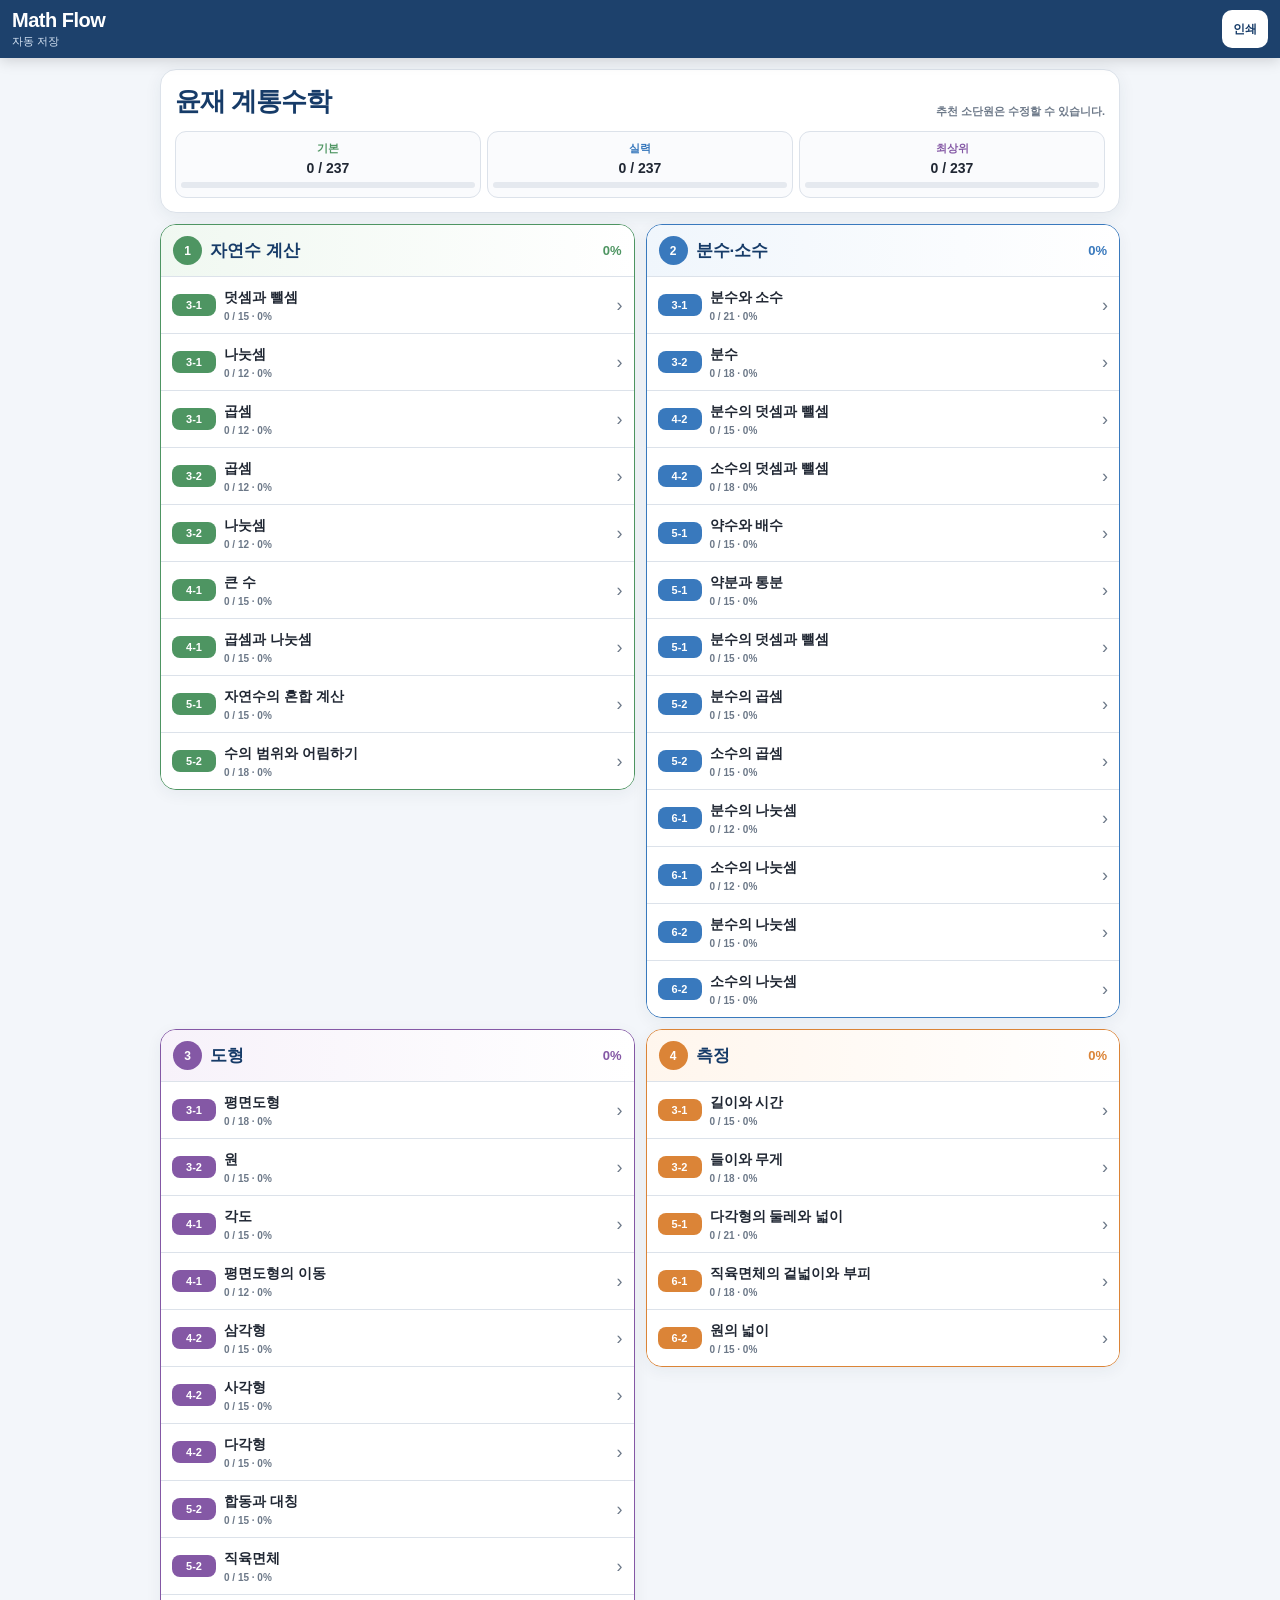
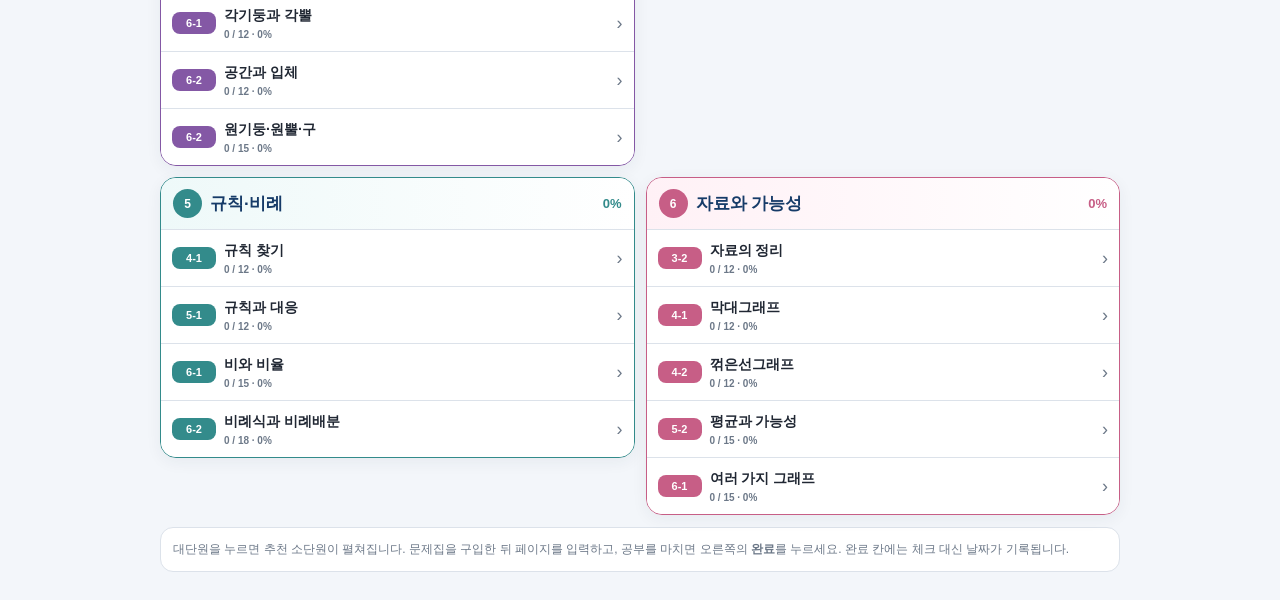
==== index.html @ febf108c "Math Flow v0.1 initial app" ====
<!doctype html>
<html lang="ko">
<head>
  <meta charset="utf-8">
  <meta
    name="viewport"
    content="width=device-width, initial-scale=1, viewport-fit=cover">

  <title>Math Flow</title>

  <meta name="apple-mobile-web-app-capable" content="yes">
  <meta name="apple-mobile-web-app-title" content="Math Flow">
  <meta name="apple-mobile-web-app-status-bar-style" content="default">
  <meta name="theme-color" content="#163b68">

  <style>
    :root {
      --navy: #163b68;
      --blue: #3979bd;
      --green: #4e9562;
      --purple: #8458a5;
      --orange: #db8437;
      --teal: #338b8b;
      --pink: #c75e86;
      --red: #cb5050;

      --bg: #f3f6fa;
      --card: #ffffff;
      --text: #202733;
      --muted: #6c7888;
      --line: #dce2ea;
      --soft: #edf3f9;
    }

    * {
      box-sizing: border-box;
      -webkit-tap-highlight-color: transparent;
    }

    html {
      background: var(--navy);
    }

    body {
      margin: 0;
      min-width: 0;
      min-height: 100vh;
      color: var(--text);
      background: var(--bg);
      font-family:
        -apple-system,
        BlinkMacSystemFont,
        "Apple SD Gothic Neo",
        "Noto Sans KR",
        "Malgun Gothic",
        sans-serif;
    }

    button,
    input {
      font: inherit;
    }

    button {
      cursor: pointer;
    }

    .app-header {
      position: sticky;
      top: 0;
      z-index: 50;

      display: flex;
      align-items: center;
      gap: 8px;

      min-height: 58px;
      padding:
        calc(9px + env(safe-area-inset-top))
        12px
        9px;

      color: white;
      background: rgba(22, 59, 104, 0.97);
      box-shadow: 0 2px 14px rgba(0, 0, 0, 0.17);
      backdrop-filter: blur(16px);
    }

    .brand {
      flex: 1;
      min-width: 0;
    }

    .brand strong {
      display: block;
      font-size: 20px;
      letter-spacing: -0.5px;
    }

    .brand small {
      display: block;
      margin-top: 2px;
      color: #d7e5f5;
      font-size: 11px;
    }

    .header-button {
      height: 38px;
      padding: 0 11px;
      border: 0;
      border-radius: 10px;
      color: var(--navy);
      background: white;
      font-size: 12px;
      font-weight: 900;
    }

    main {
      width: min(980px, 100%);
      margin: 0 auto;
      padding:
        11px
        10px
        calc(28px + env(safe-area-inset-bottom));
    }

    .summary {
      margin-bottom: 11px;
      padding: 14px;
      border: 1px solid var(--line);
      border-radius: 16px;
      background: white;
      box-shadow: 0 4px 17px rgba(31, 50, 76, 0.07);
    }

    .summary-title {
      display: flex;
      align-items: flex-end;
      gap: 8px;
      margin-bottom: 12px;
    }

    .summary-title h1 {
      margin: 0;
      color: var(--navy);
      font-size: 26px;
      letter-spacing: -1px;
    }

    .summary-title span {
      margin-left: auto;
      color: var(--muted);
      font-size: 11px;
      font-weight: 800;
    }

    .progress-grid {
      display: grid;
      grid-template-columns: repeat(3, minmax(0, 1fr));
      gap: 6px;
    }

    .progress-box {
      min-width: 0;
      padding: 9px 5px;
      border: 1px solid var(--line);
      border-radius: 11px;
      background: #fafbfd;
      text-align: center;
    }

    .progress-box strong {
      display: block;
      overflow: hidden;
      font-size: 11px;
      text-overflow: ellipsis;
      white-space: nowrap;
    }

    .progress-number {
      display: block;
      margin: 4px 0 6px;
      font-size: 14px;
      font-weight: 900;
    }

    .progress-track {
      height: 6px;
      overflow: hidden;
      border-radius: 999px;
      background: #e5e9ef;
    }

    .progress-fill {
      height: 100%;
      border-radius: inherit;
    }

    .domain {
      --domain-color: var(--blue);
      --domain-light: #f0f6fc;

      overflow: hidden;
      margin-bottom: 11px;
      border: 1.5px solid var(--domain-color);
      border-radius: 16px;
      background: white;
      box-shadow: 0 4px 16px rgba(31, 50, 76, 0.06);
    }

    .domain-header {
      display: flex;
      align-items: center;
      gap: 8px;
      min-height: 51px;
      padding: 10px 12px;
      background:
        linear-gradient(90deg, var(--domain-light), white);
    }

    .domain-number {
      display: grid;
      place-items: center;
      flex: 0 0 auto;
      width: 29px;
      height: 29px;
      border-radius: 50%;
      color: white;
      background: var(--domain-color);
      font-size: 12px;
      font-weight: 900;
    }

    .domain-name {
      flex: 1;
      min-width: 0;
      color: var(--navy);
      font-size: 17px;
      font-weight: 900;
    }

    .domain-rate {
      color: var(--domain-color);
      font-size: 13px;
      font-weight: 900;
    }

    .chapter {
      border-top: 1px solid var(--line);
    }

    .chapter-toggle {
      display: flex;
      align-items: center;
      gap: 8px;
      width: 100%;
      min-height: 56px;
      padding: 10px 11px;
      border: 0;
      color: var(--text);
      background: white;
      text-align: left;
    }

    .chapter-toggle:active {
      background: #f7f9fc;
    }

    .grade-badge {
      flex: 0 0 auto;
      min-width: 44px;
      padding: 5px 6px;
      border-radius: 8px;
      color: white;
      background: var(--domain-color);
      font-size: 11px;
      font-weight: 900;
      text-align: center;
    }

    .chapter-info {
      flex: 1;
      min-width: 0;
    }

    .chapter-name {
      display: block;
      font-size: 14px;
      font-weight: 900;
      overflow-wrap: anywhere;
    }

    .chapter-rate {
      display: block;
      margin-top: 4px;
      color: var(--muted);
      font-size: 10px;
      font-weight: 750;
    }

    .chapter-arrow {
      flex: 0 0 auto;
      color: var(--muted);
      font-size: 18px;
      transition: transform 0.2s ease;
    }

    .chapter.open .chapter-arrow {
      transform: rotate(90deg);
    }

    .concept-list {
      display: none;
      padding: 0 9px 10px;
      background: #fbfcfd;
    }

    .chapter.open .concept-list {
      display: block;
    }

    .concept {
      overflow: hidden;
      margin-top: 8px;
      border: 1px solid var(--line);
      border-radius: 12px;
      background: white;
    }

    .concept-header {
      display: flex;
      align-items: center;
      gap: 7px;
      min-height: 42px;
      padding: 8px 9px;
      border-bottom: 1px solid var(--line);
      background: #f7f9fc;
    }

    .concept-index {
      display: grid;
      place-items: center;
      flex: 0 0 auto;
      width: 23px;
      height: 23px;
      border-radius: 50%;
      color: white;
      background: var(--domain-color);
      font-size: 10px;
      font-weight: 900;
    }

    .concept-name {
      flex: 1;
      min-width: 0;
      font-size: 13px;
      font-weight: 900;
      overflow-wrap: anywhere;
    }

    .concept-rate {
      color: var(--muted);
      font-size: 10px;
      font-weight: 900;
    }

    .edit-concept {
      min-width: 38px;
      height: 30px;
      border: 1px solid #d2dae4;
      border-radius: 8px;
      color: #5b6878;
      background: white;
      font-size: 10px;
      font-weight: 900;
    }

    .book-row {
      display: grid;
      grid-template-columns: minmax(64px, 0.8fr) minmax(110px, 1.2fr) 60px;
      gap: 7px;
      align-items: center;
      min-height: 48px;
      padding: 7px 9px;
      border-bottom: 1px solid var(--line);
    }

    .book-row:last-child {
      border-bottom: 0;
    }

    .book-name {
      min-width: 0;
      font-size: 11px;
      font-weight: 900;
      overflow-wrap: anywhere;
    }

    .page-inputs {
      display: grid;
      grid-template-columns: 1fr auto 1fr;
      gap: 4px;
      align-items: center;
    }

    .page-inputs input {
      width: 100%;
      min-width: 0;
      height: 32px;
      padding: 4px;
      border: 1px solid #cbd4df;
      border-radius: 7px;
      background: white;
      text-align: center;
      font-size: 12px;
    }

    .page-inputs span {
      color: var(--muted);
      font-size: 10px;
    }

    .date-button {
      min-width: 58px;
      height: 32px;
      padding: 0 4px;
      border: 1px solid #cbd5e0;
      border-radius: 8px;
      color: var(--muted);
      background: white;
      font-size: 9px;
      font-weight: 900;
      white-space: nowrap;
    }

    .date-button.completed {
      color: white;
      border-color: var(--green);
      background: var(--green);
    }

    .add-concept {
      width: 100%;
      min-height: 40px;
      margin-top: 8px;
      border: 1px dashed var(--domain-color);
      border-radius: 10px;
      color: var(--domain-color);
      background: var(--domain-light);
      font-size: 11px;
      font-weight: 900;
    }

    .tip {
      margin-top: 12px;
      padding: 12px;
      border: 1px solid var(--line);
      border-radius: 13px;
      color: var(--muted);
      background: white;
      font-size: 12px;
      line-height: 1.6;
    }

    @media (min-width: 780px) {
      .domain-grid {
        display: grid;
        grid-template-columns: repeat(2, minmax(0, 1fr));
        gap: 11px;
        align-items: start;
      }

      .domain {
        margin-bottom: 0;
      }
    }

    @page {
      size: A4 landscape;
      margin: 7mm;
    }

    @media print {
      body {
        background: white;
        print-color-adjust: exact;
        -webkit-print-color-adjust: exact;
      }

      .app-header,
      .summary,
      .tip,
      .edit-concept,
      .add-concept {
        display: none !important;
      }

      main {
        width: 100%;
        padding: 0;
      }

      .domain-grid {
        display: grid;
        grid-template-columns: repeat(3, 1fr);
        gap: 2.5mm;
        align-items: start;
      }

      .domain {
        margin: 0;
        border-radius: 2mm;
        box-shadow: none;
        break-inside: avoid;
      }

      .domain-header {
        min-height: 9mm;
        padding: 1.5mm 2mm;
      }

      .domain-number {
        width: 5mm;
        height: 5mm;
        font-size: 6pt;
      }

      .domain-name {
        font-size: 9pt;
      }

      .domain-rate {
        font-size: 7pt;
      }

      .chapter-toggle {
        min-height: 8mm;
        padding: 1.2mm 1.5mm;
      }

      .grade-badge {
        min-width: 10mm;
        padding: 1mm;
        font-size: 6pt;
      }

      .chapter-name {
        font-size: 7pt;
      }

      .chapter-rate,
      .chapter-arrow {
        display: none;
      }

      .concept-list {
        display: block !important;
        padding: 0 1.3mm 1.3mm;
      }

      .concept {
        margin-top: 1.3mm;
        border-radius: 1.3mm;
      }

      .concept-header {
        min-height: 6mm;
        padding: 1mm 1.3mm;
      }

      .concept-index {
        width: 4mm;
        height: 4mm;
        font-size: 5pt;
      }

      .concept-name {
        font-size: 6.5pt;
      }

      .concept-rate {
        font-size: 5.5pt;
      }

      .book-row {
        grid-template-columns: 15mm 1fr 14mm;
        min-height: 6mm;
        padding: 0.8mm 1.2mm;
      }

      .book-name {
        font-size: 5.5pt;
      }

      .page-inputs input {
        height: 5mm;
        border: 0;
        padding: 0;
        font-size: 5.5pt;
      }

      .page-inputs span {
        font-size: 5pt;
      }

      .date-button {
        min-width: 13mm;
        height: 5mm;
        border: 0;
        padding: 0;
        color: #333;
        background: transparent;
        font-size: 5pt;
      }

      .date-button.completed {
        color: #111;
        background: transparent;
      }
    }
  </style>
</head>

<body>

<header class="app-header">
  <div class="brand">
    <strong>Math Flow</strong>
    <small id="saveStatus">자동 저장</small>
  </div>

  <button
    class="header-button"
    type="button"
    onclick="window.print()">
    인쇄
  </button>
</header>

<main>
  <section class="summary">
    <div class="summary-title">
      <h1>윤재 계통수학</h1>
      <span>추천 소단원은 수정할 수 있습니다.</span>
    </div>

    <div id="progressGrid" class="progress-grid"></div>
  </section>

  <section id="domainGrid" class="domain-grid"></section>

  <div class="tip">
    대단원을 누르면 추천 소단원이 펼쳐집니다.
    문제집을 구입한 뒤 페이지를 입력하고,
    공부를 마치면 오른쪽의 <b>완료</b>를 누르세요.
    완료 칸에는 체크 대신 날짜가 기록됩니다.
  </div>
</main>

<script>
  const STORAGE_KEY = "math-flow-v01";

  const BOOKS = [
    {
      id: "basic",
      name: "왕수학 기본",
      shortName: "기본",
      color: "#4e9562"
    },
    {
      id: "skill",
      name: "왕수학 실력",
      shortName: "실력",
      color: "#3979bd"
    },
    {
      id: "advanced",
      name: "점프왕수학 최상위",
      shortName: "최상위",
      color: "#8458a5"
    }
  ];

  const DEFAULT_DOMAINS = [
    domain(
      "calculation",
      1,
      "자연수 계산",
      "#4e9562",
      "#f0f8f1",
      [
        chapter("3-1", "덧셈과 뺄셈", [
          "세 자리 수의 덧셈",
          "세 자리 수의 뺄셈",
          "받아올림과 받아내림",
          "덧셈과 뺄셈의 관계",
          "계산 결과 어림하기"
        ]),
        chapter("3-1", "나눗셈", [
          "똑같이 나누기",
          "곱셈과 나눗셈의 관계",
          "나눗셈식 알아보기",
          "나눗셈의 몫 구하기"
        ]),
        chapter("3-1", "곱셈", [
          "몇십 곱하기 몇",
          "올림이 없는 곱셈",
          "올림이 있는 곱셈",
          "곱셈 활용하기"
        ]),
        chapter("3-2", "곱셈", [
          "한 자리 수를 곱하기",
          "두 자리 수를 곱하기",
          "곱셈 어림하기",
          "곱셈 활용하기"
        ]),
        chapter("3-2", "나눗셈", [
          "나머지가 없는 나눗셈",
          "나머지가 있는 나눗셈",
          "나눗셈의 검산",
          "나눗셈 활용하기"
        ]),
        chapter("4-1", "큰 수", [
          "만 알아보기",
          "억과 조 알아보기",
          "큰 수 읽고 쓰기",
          "큰 수의 크기 비교",
          "큰 수 활용하기"
        ]),
        chapter("4-1", "곱셈과 나눗셈", [
          "세 자리 수의 곱셈",
          "몇십으로 나누기",
          "두 자리 수로 나누기",
          "몫과 나머지",
          "계산 활용하기"
        ]),
        chapter("5-1", "자연수의 혼합 계산", [
          "덧셈과 뺄셈의 혼합 계산",
          "곱셈과 나눗셈의 혼합 계산",
          "괄호가 있는 계산",
          "혼합 계산 순서",
          "혼합 계산 활용하기"
        ]),
        chapter("5-2", "수의 범위와 어림하기", [
          "이상과 이하",
          "초과와 미만",
          "올림",
          "버림",
          "반올림",
          "어림값 활용하기"
        ])
      ]
    ),

    domain(
      "fraction",
      2,
      "분수·소수",
      "#3979bd",
      "#f0f6fc",
      [
        chapter("3-1", "분수와 소수", [
          "전체를 똑같이 나누기",
          "분수의 의미",
          "단위분수",
          "분수의 크기 비교",
          "소수의 의미",
          "소수 읽고 쓰기",
          "소수의 크기 비교"
        ]),
        chapter("3-2", "분수", [
          "진분수",
          "가분수",
          "대분수",
          "가분수와 대분수의 관계",
          "분수의 크기 비교",
          "분수 활용하기"
        ]),
        chapter("4-2", "분수의 덧셈과 뺄셈", [
          "분모가 같은 분수의 덧셈",
          "대분수의 덧셈",
          "분모가 같은 분수의 뺄셈",
          "대분수의 뺄셈",
          "분수 계산 활용하기"
        ]),
        chapter("4-2", "소수의 덧셈과 뺄셈", [
          "소수 두 자리 수",
          "소수 세 자리 수",
          "소수의 크기 비교",
          "소수의 덧셈",
          "소수의 뺄셈",
          "소수 계산 활용하기"
        ]),
        chapter("5-1", "약수와 배수", [
          "약수",
          "배수",
          "공약수와 최대공약수",
          "공배수와 최소공배수",
          "약수와 배수 활용하기"
        ]),
        chapter("5-1", "약분과 통분", [
          "크기가 같은 분수",
          "약분",
          "통분",
          "분수의 크기 비교",
          "약분과 통분 활용하기"
        ]),
        chapter("5-1", "분수의 덧셈과 뺄셈", [
          "분모가 다른 분수의 덧셈",
          "대분수의 덧셈",
          "분모가 다른 분수의 뺄셈",
          "대분수의 뺄셈",
          "분수 계산 활용하기"
        ]),
        chapter("5-2", "분수의 곱셈", [
          "분수와 자연수의 곱셈",
          "자연수와 분수의 곱셈",
          "분수끼리의 곱셈",
          "대분수의 곱셈",
          "분수 곱셈 활용하기"
        ]),
        chapter("5-2", "소수의 곱셈", [
          "소수와 자연수의 곱셈",
          "자연수와 소수의 곱셈",
          "소수끼리의 곱셈",
          "곱의 소수점 위치",
          "소수 곱셈 활용하기"
        ]),
        chapter("6-1", "분수의 나눗셈", [
          "분수 나누기 자연수",
          "분수 나눗셈을 곱셈으로 나타내기",
          "분수끼리의 나눗셈",
          "분수 나눗셈 활용하기"
        ]),
        chapter("6-1", "소수의 나눗셈", [
          "소수 나누기 자연수",
          "나누어떨어지지 않는 나눗셈",
          "몫의 소수점 위치",
          "소수 나눗셈 활용하기"
        ]),
        chapter("6-2", "분수의 나눗셈", [
          "분수와 자연수의 나눗셈",
          "자연수와 분수의 나눗셈",
          "분수끼리의 나눗셈",
          "대분수의 나눗셈",
          "분수 나눗셈 활용하기"
        ]),
        chapter("6-2", "소수의 나눗셈", [
          "자연수 나누기 소수",
          "소수 나누기 소수",
          "몫을 반올림하기",
          "나머지가 있는 소수 나눗셈",
          "소수 나눗셈 활용하기"
        ])
      ]
    ),

    domain(
      "geometry",
      3,
      "도형",
      "#8458a5",
      "#f7f2fa",
      [
        chapter("3-1", "평면도형", [
          "선분과 직선",
          "반직선",
          "각과 직각",
          "직각삼각형",
          "직사각형",
          "정사각형"
        ]),
        chapter("3-2", "원", [
          "원의 중심",
          "반지름",
          "지름",
          "원의 성질",
          "컴퍼스로 원 그리기"
        ]),
        chapter("4-1", "각도", [
          "각의 크기",
          "각도 재기",
          "각도 그리기",
          "삼각형의 각",
          "사각형의 각"
        ]),
        chapter("4-1", "평면도형의 이동", [
          "평면도형 밀기",
          "평면도형 뒤집기",
          "평면도형 돌리기",
          "도형 이동 활용하기"
        ]),
        chapter("4-2", "삼각형", [
          "이등변삼각형",
          "정삼각형",
          "예각삼각형",
          "직각삼각형",
          "둔각삼각형"
        ]),
        chapter("4-2", "사각형", [
          "수직과 평행",
          "사다리꼴",
          "평행사변형",
          "마름모",
          "여러 가지 사각형의 관계"
        ]),
        chapter("4-2", "다각형", [
          "다각형",
          "정다각형",
          "대각선",
          "모양 만들기",
          "다각형 활용하기"
        ]),
        chapter("5-2", "합동과 대칭", [
          "도형의 합동",
          "합동인 도형의 성질",
          "선대칭도형",
          "점대칭도형",
          "대칭도형 그리기"
        ]),
        chapter("5-2", "직육면체", [
          "직육면체와 정육면체",
          "면·모서리·꼭짓점",
          "겨냥도",
          "전개도",
          "직육면체 활용하기"
        ]),
        chapter("6-1", "각기둥과 각뿔", [
          "각기둥",
          "각뿔",
          "각기둥의 전개도",
          "각기둥과 각뿔의 구성 요소"
        ]),
        chapter("6-2", "공간과 입체", [
          "쌓기나무의 개수",
          "위·앞·옆에서 본 모양",
          "쌓기나무로 모양 만들기",
          "공간 감각 활용하기"
        ]),
        chapter("6-2", "원기둥·원뿔·구", [
          "원기둥",
          "원기둥의 전개도",
          "원뿔",
          "구",
          "입체도형 비교하기"
        ])
      ]
    ),

    domain(
      "measurement",
      4,
      "측정",
      "#db8437",
      "#fff6ed",
      [
        chapter("3-1", "길이와 시간", [
          "1mm 알아보기",
          "1km 알아보기",
          "길이의 덧셈과 뺄셈",
          "초 알아보기",
          "시간의 덧셈과 뺄셈"
        ]),
        chapter("3-2", "들이와 무게", [
          "들이 비교하기",
          "L와 mL",
          "들이의 덧셈과 뺄셈",
          "무게 비교하기",
          "kg과 g",
          "무게의 덧셈과 뺄셈"
        ]),
        chapter("5-1", "다각형의 둘레와 넓이", [
          "정다각형의 둘레",
          "사각형의 둘레",
          "직사각형의 넓이",
          "평행사변형의 넓이",
          "삼각형의 넓이",
          "마름모의 넓이",
          "사다리꼴의 넓이"
        ]),
        chapter("6-1", "직육면체의 겉넓이와 부피", [
          "직육면체의 겉넓이",
          "정육면체의 겉넓이",
          "부피와 1㎤",
          "직육면체의 부피",
          "정육면체의 부피",
          "부피 단위의 관계"
        ]),
        chapter("6-2", "원의 넓이", [
          "원주",
          "원주율",
          "원의 넓이",
          "원의 넓이 어림하기",
          "원의 넓이 활용하기"
        ])
      ]
    ),

    domain(
      "pattern",
      5,
      "규칙·비례",
      "#338b8b",
      "#eef9f9",
      [
        chapter("4-1", "규칙 찾기", [
          "수의 배열에서 규칙 찾기",
          "도형 배열에서 규칙 찾기",
          "계산식에서 규칙 찾기",
          "규칙을 식으로 나타내기"
        ]),
        chapter("5-1", "규칙과 대응", [
          "두 양 사이의 관계",
          "대응 관계 찾기",
          "대응 관계를 식으로 나타내기",
          "생활 속 대응 관계"
        ]),
        chapter("6-1", "비와 비율", [
          "두 수 비교하기",
          "비",
          "비율",
          "백분율",
          "비율 활용하기"
        ]),
        chapter("6-2", "비례식과 비례배분", [
          "비의 성질",
          "간단한 자연수의 비",
          "비례식",
          "비례식의 성질",
          "비례배분",
          "비례식 활용하기"
        ])
      ]
    ),

    domain(
      "data",
      6,
      "자료와 가능성",
      "#c75e86",
      "#fff1f6",
      [
        chapter("3-2", "자료의 정리", [
          "자료 분류하기",
          "표로 나타내기",
          "그림그래프로 나타내기",
          "그림그래프 해석하기"
        ]),
        chapter("4-1", "막대그래프", [
          "막대그래프 알아보기",
          "막대그래프 읽기",
          "막대그래프 그리기",
          "자료 비교하기"
        ]),
        chapter("4-2", "꺾은선그래프", [
          "꺾은선그래프 알아보기",
          "꺾은선그래프 읽기",
          "꺾은선그래프 그리기",
          "자료의 변화 비교하기"
        ]),
        chapter("5-2", "평균과 가능성", [
          "평균 알아보기",
          "평균 구하기",
          "평균 활용하기",
          "일이 일어날 가능성",
          "가능성 비교하기"
        ]),
        chapter("6-1", "여러 가지 그래프", [
          "띠그래프",
          "원그래프",
          "띠그래프 그리기",
          "원그래프 그리기",
          "자료 해석하기"
        ])
      ]
    )
  ];

  function domain(id, number, name, color, light, chapters) {
    return {
      id,
      number,
      name,
      color,
      light,
      chapters
    };
  }

  function chapter(grade, title, conceptNames) {
    return {
      id: makeId(),
      grade,
      title,
      open: false,
      concepts: conceptNames.map(name => concept(name))
    };
  }

  function concept(name) {
    const progress = {};

    BOOKS.forEach(book => {
      progress[book.id] = {
        startPage: "",
        endPage: "",
        completedDate: ""
      };
    });

    return {
      id: makeId(),
      name,
      progress
    };
  }

  function makeId() {
    return (
      Date.now().toString(36) +
      Math.random().toString(36).slice(2, 8)
    );
  }

  function clone(value) {
    return JSON.parse(JSON.stringify(value));
  }

  let domains = loadDomains();

  function loadDomains() {
    try {
      const saved = localStorage.getItem(STORAGE_KEY);
      return saved ? JSON.parse(saved) : clone(DEFAULT_DOMAINS);
    } catch {
      return clone(DEFAULT_DOMAINS);
    }
  }

  function saveDomains() {
    localStorage.setItem(STORAGE_KEY, JSON.stringify(domains));

    const status = document.getElementById("saveStatus");
    status.textContent = "방금 저장됨";

    clearTimeout(window.saveTimer);

    window.saveTimer = setTimeout(() => {
      status.textContent = "자동 저장";
    }, 1300);
  }

  function render() {
    renderSummary();
    renderDomains();
  }

  function renderSummary() {
    const grid = document.getElementById("progressGrid");

    grid.innerHTML = BOOKS.map(book => {
      const stats = getBookStats(book.id);

      return `
        <div class="progress-box">
          <strong style="color:${book.color}">
            ${escapeHtml(book.shortName)}
          </strong>

          <span class="progress-number">
            ${stats.done} / ${stats.total}
          </span>

          <div class="progress-track">
            <div
              class="progress-fill"
              style="
                width:${stats.percent}%;
                background:${book.color};
              ">
            </div>
          </div>
        </div>
      `;
    }).join("");
  }

  function renderDomains() {
    const grid = document.getElementById("domainGrid");

    grid.innerHTML = domains.map(domainItem => {
      const domainStats = getDomainStats(domainItem);

      const chapters = domainItem.chapters.map(chapterItem => {
        const chapterStats = getChapterStats(chapterItem);

        return `
          <article
            class="chapter ${chapterItem.open ? "open" : ""}">

            <button
              class="chapter-toggle"
              type="button"
              onclick="toggleChapter(
                '${domainItem.id}',
                '${chapterItem.id}'
              )">

              <span class="grade-badge">
                ${escapeHtml(chapterItem.grade)}
              </span>

              <span class="chapter-info">
                <span class="chapter-name">
                  ${escapeHtml(chapterItem.title)}
                </span>

                <span class="chapter-rate">
                  ${chapterStats.done} / ${chapterStats.total}
                  · ${chapterStats.percent}%
                </span>
              </span>

              <span class="chapter-arrow">›</span>
            </button>

            <div class="concept-list">
              ${chapterItem.concepts.map(
                (conceptItem, conceptIndex) =>
                  renderConcept(
                    domainItem,
                    chapterItem,
                    conceptItem,
                    conceptIndex
                  )
              ).join("")}

              <button
                class="add-concept"
                type="button"
                onclick="addConcept(
                  '${domainItem.id}',
                  '${chapterItem.id}'
                )">
                ＋ 소단원 추가
              </button>
            </div>
          </article>
        `;
      }).join("");

      return `
        <section
          class="domain"
          style="
            --domain-color:${domainItem.color};
            --domain-light:${domainItem.light};
          ">

          <header class="domain-header">
            <span class="domain-number">
              ${domainItem.number}
            </span>

            <span class="domain-name">
              ${escapeHtml(domainItem.name)}
            </span>

            <span class="domain-rate">
              ${domainStats.percent}%
            </span>
          </header>

          ${chapters}
        </section>
      `;
    }).join("");
  }

  function renderConcept(
    domainItem,
    chapterItem,
    conceptItem,
    conceptIndex
  ) {
    const conceptStats = getConceptStats(conceptItem);

    const bookRows = BOOKS.map(book => {
      const value = conceptItem.progress[book.id];

      return `
        <div class="book-row">
          <div
            class="book-name"
            style="color:${book.color}">
            ${escapeHtml(book.shortName)}
          </div>

          <div class="page-inputs">
            <input
              type="number"
              min="1"
              inputmode="numeric"
              value="${escapeAttribute(value.startPage)}"
              placeholder="시작"
              onchange="updatePage(
                '${domainItem.id}',
                '${chapterItem.id}',
                '${conceptItem.id}',
                '${book.id}',
                'startPage',
                this.value
              )">

            <span>~</span>

            <input
              type="number"
              min="1"
              inputmode="numeric"
              value="${escapeAttribute(value.endPage)}"
              placeholder="끝"
              onchange="updatePage(
                '${domainItem.id}',
                '${chapterItem.id}',
                '${conceptItem.id}',
                '${book.id}',
                'endPage',
                this.value
              )">
          </div>

          <button
            class="date-button
              ${value.completedDate ? "completed" : ""}"
            type="button"
            onclick="toggleCompletedDate(
              '${domainItem.id}',
              '${chapterItem.id}',
              '${conceptItem.id}',
              '${book.id}'
            )">

            ${value.completedDate
              ? escapeHtml(shortDate(value.completedDate))
              : "완료"}
          </button>
        </div>
      `;
    }).join("");

    return `
      <section class="concept">
        <header class="concept-header">
          <span class="concept-index">
            ${conceptIndex + 1}
          </span>

          <span class="concept-name">
            ${escapeHtml(conceptItem.name)}
          </span>

          <span class="concept-rate">
            ${conceptStats.percent}%
          </span>

          <button
            class="edit-concept"
            type="button"
            onclick="editConcept(
              '${domainItem.id}',
              '${chapterItem.id}',
              '${conceptItem.id}'
            )">
            수정
          </button>
        </header>

        ${bookRows}
      </section>
    `;
  }

  function toggleChapter(domainId, chapterId) {
    const chapterItem = findChapter(domainId, chapterId);

    if (!chapterItem) {
      return;
    }

    chapterItem.open = !chapterItem.open;
    saveDomains();
    renderDomains();
  }

  function updatePage(
    domainId,
    chapterId,
    conceptId,
    bookId,
    field,
    value
  ) {
    const conceptItem = findConcept(
      domainId,
      chapterId,
      conceptId
    );

    if (!conceptItem || !conceptItem.progress[bookId]) {
      return;
    }

    conceptItem.progress[bookId][field] =
      value ? String(value) : "";

    saveDomains();
  }

  function toggleCompletedDate(
    domainId,
    chapterId,
    conceptId,
    bookId
  ) {
    const conceptItem = findConcept(
      domainId,
      chapterId,
      conceptId
    );

    if (!conceptItem || !conceptItem.progress[bookId]) {
      return;
    }

    const record = conceptItem.progress[bookId];

    if (record.completedDate) {
      const remove = confirm(
        `${shortDate(record.completedDate)} 완료 기록을 지울까요?`
      );

      if (!remove) {
        return;
      }

      record.completedDate = "";
    } else {
      record.completedDate = todayIso();
    }

    saveDomains();
    render();
  }

  function editConcept(domainId, chapterId, conceptId) {
    const chapterItem = findChapter(domainId, chapterId);
    const conceptItem = findConcept(
      domainId,
      chapterId,
      conceptId
    );

    if (!chapterItem || !conceptItem) {
      return;
    }

    const newName = prompt(
      "소단원 이름을 수정하세요.",
      conceptItem.name
    );

    if (newName === null) {
      return;
    }

    const trimmed = newName.trim();

    if (!trimmed) {
      const remove = confirm(
        "이름이 비어 있습니다. 소단원을 삭제할까요?"
      );

      if (remove) {
        chapterItem.concepts =
          chapterItem.concepts.filter(
            item => item.id !== conceptId
          );
      }
    } else {
      conceptItem.name = trimmed;
    }

    saveDomains();
    render();
  }

  function addConcept(domainId, chapterId) {
    const chapterItem = findChapter(domainId, chapterId);

    if (!chapterItem) {
      return;
    }

    const name = prompt("추가할 소단원 이름을 입력하세요.");

    if (name === null || !name.trim()) {
      return;
    }

    chapterItem.concepts.push(concept(name.trim()));

    saveDomains();
    render();
  }

  function findDomain(domainId) {
    return domains.find(item => item.id === domainId);
  }

  function findChapter(domainId, chapterId) {
    const domainItem = findDomain(domainId);

    return domainItem?.chapters.find(
      item => item.id === chapterId
    );
  }

  function findConcept(domainId, chapterId, conceptId) {
    const chapterItem = findChapter(domainId, chapterId);

    return chapterItem?.concepts.find(
      item => item.id === conceptId
    );
  }

  function getConceptStats(conceptItem) {
    const records = BOOKS.map(
      book => conceptItem.progress[book.id]
    );

    const done = records.filter(
      item => Boolean(item.completedDate)
    ).length;

    return {
      done,
      total: records.length,
      percent: Math.round((done / records.length) * 100)
    };
  }

  function getChapterStats(chapterItem) {
    let done = 0;
    let total = 0;

    chapterItem.concepts.forEach(conceptItem => {
      const stats = getConceptStats(conceptItem);
      done += stats.done;
      total += stats.total;
    });

    return {
      done,
      total,
      percent: total === 0
        ? 0
        : Math.round((done / total) * 100)
    };
  }

  function getDomainStats(domainItem) {
    let done = 0;
    let total = 0;

    domainItem.chapters.forEach(chapterItem => {
      const stats = getChapterStats(chapterItem);
      done += stats.done;
      total += stats.total;
    });

    return {
      done,
      total,
      percent: total === 0
        ? 0
        : Math.round((done / total) * 100)
    };
  }

  function getBookStats(bookId) {
    let done = 0;
    let total = 0;

    domains.forEach(domainItem => {
      domainItem.chapters.forEach(chapterItem => {
        chapterItem.concepts.forEach(conceptItem => {
          total++;

          if (
            conceptItem.progress[bookId]?.completedDate
          ) {
            done++;
          }
        });
      });
    });

    return {
      done,
      total,
      percent: total === 0
        ? 0
        : Math.round((done / total) * 100)
    };
  }

  function todayIso() {
    const date = new Date();
    const year = date.getFullYear();
    const month = String(date.getMonth() + 1).padStart(2, "0");
    const day = String(date.getDate()).padStart(2, "0");

    return `${year}-${month}-${day}`;
  }

  function shortDate(value) {
    const parts = String(value).split("-");

    if (parts.length !== 3) {
      return value;
    }

    return `${Number(parts[1])}/${Number(parts[2])}`;
  }

  function escapeHtml(value) {
    return String(value)
      .replaceAll("&", "&amp;")
      .replaceAll("<", "&lt;")
      .replaceAll(">", "&gt;")
      .replaceAll('"', "&quot;")
      .replaceAll("'", "&#039;");
  }

  function escapeAttribute(value) {
    return escapeHtml(value ?? "");
  }

  render();
</script>

</body>
</html>
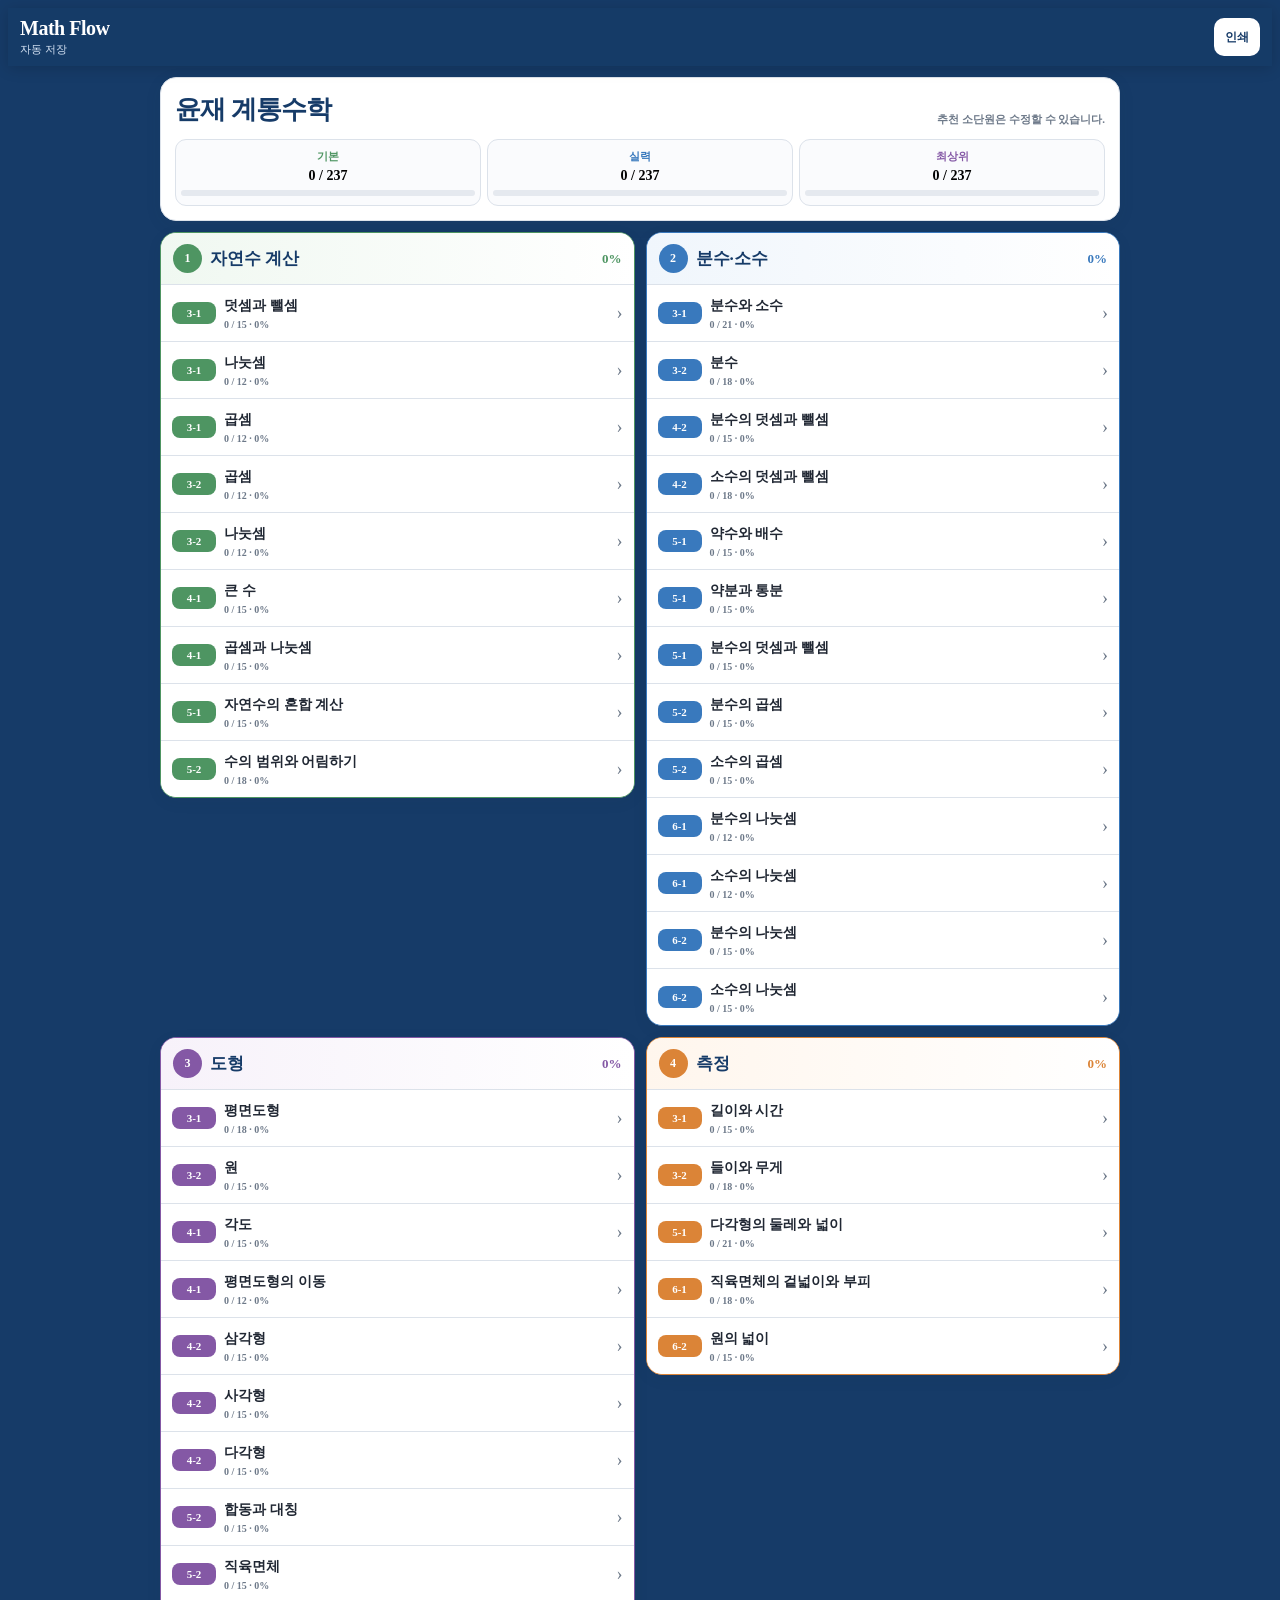
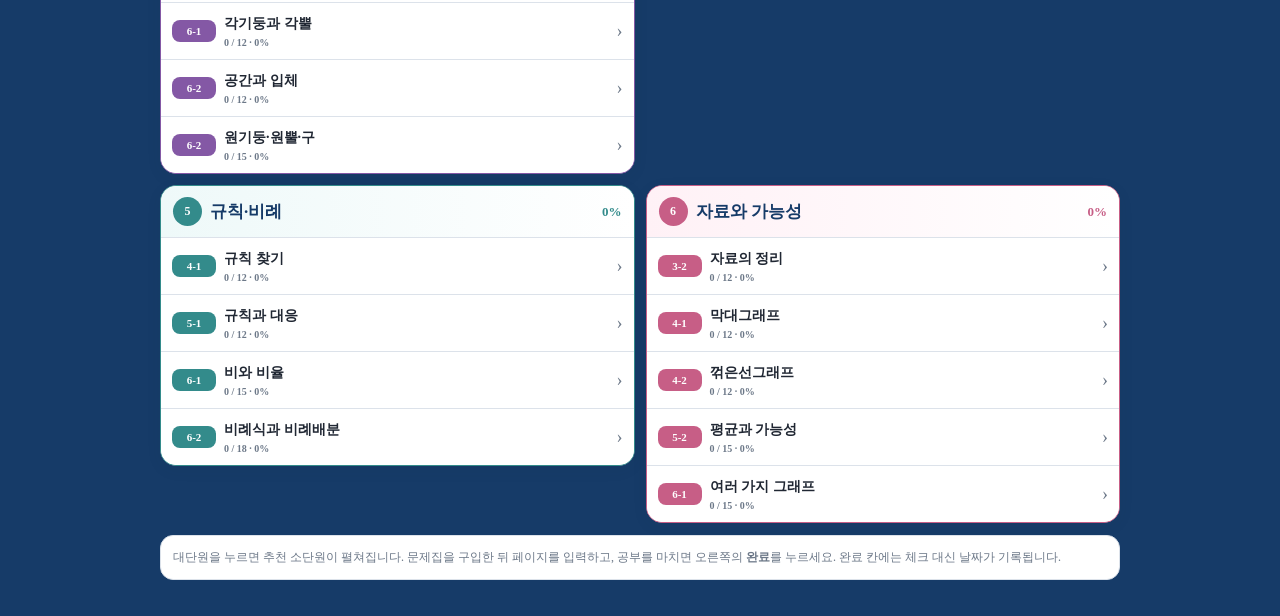
==== commit 7f90584f: "Enable Math Flow home screen app Added meta tags for application name and description, included link" ====
--- a/index.html
+++ b/index.html
@@ -12,7 +12,13 @@
   <meta name="apple-mobile-web-app-title" content="Math Flow">
   <meta name="apple-mobile-web-app-status-bar-style" content="default">
   <meta name="theme-color" content="#163b68">
-
+<link rel="manifest" href="./manifest.webmanifest">
+<link rel="icon" href="./icon.svg" type="image/svg+xml">
+<link rel="apple-touch-icon" href="./icon.svg">
+
+<meta name="application-name" content="Math Flow">
+<meta name="description" content="Flow Your Math">
+  
   <style>
     :root {
       --navy: #163b68;
@@ -40,7 +46,21 @@
     html {
       background: var(--navy);
     }
-
+<script>
+  if ("serviceWorker" in navigator) {
+    window.addEventListener("load", () => {
+      navigator.serviceWorker
+        .register("./sw.js")
+        .catch(error => {
+          console.error(
+            "서비스 워커 등록 실패:",
+            error
+          );
+        });
+    });
+  }
+</script>
+    
     body {
       margin: 0;
       min-width: 0;
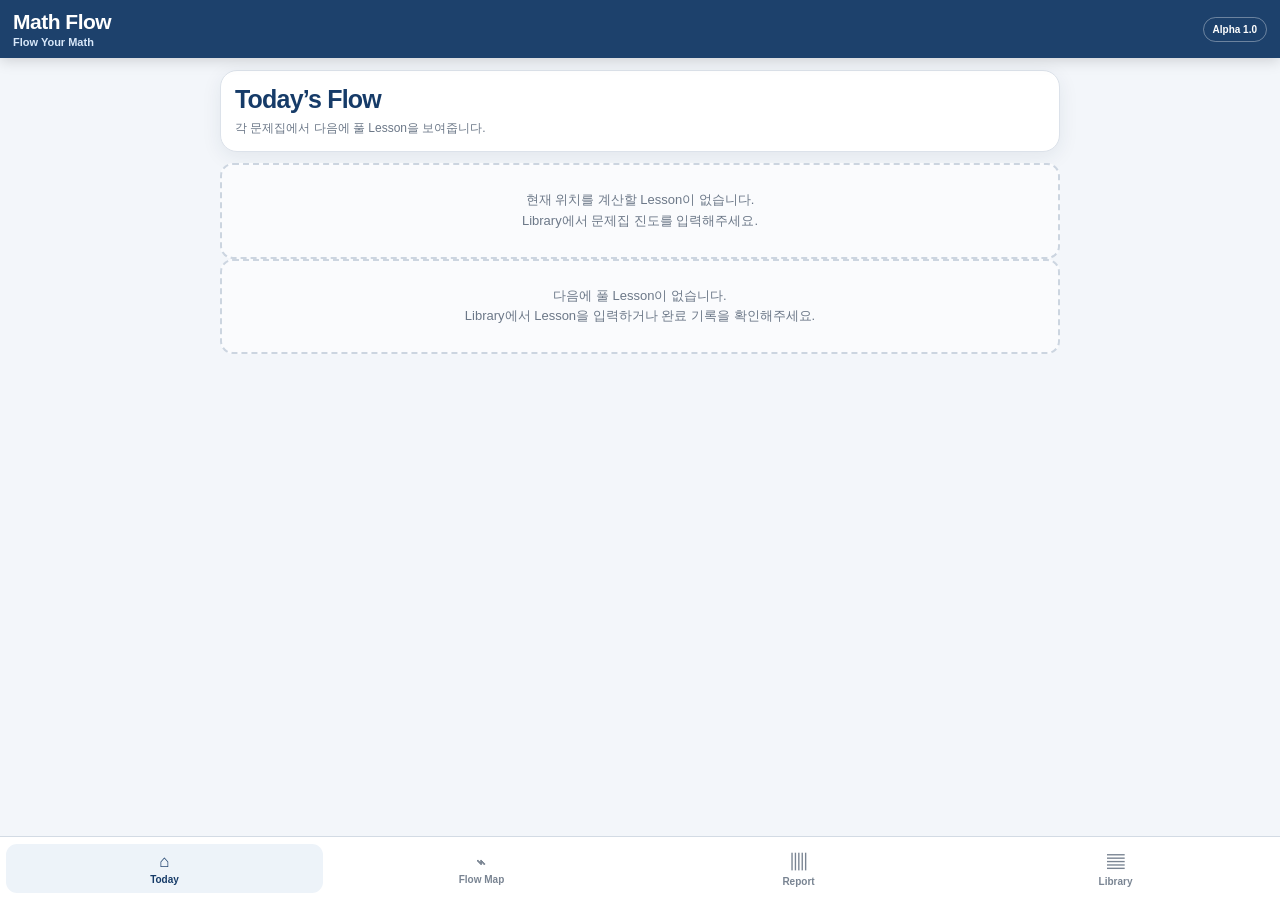
==== commit f19e0bdd: "Promote Alpha1" ====
--- a/index.html
+++ b/index.html
@@ -2,1673 +2,132 @@
 <html lang="ko">
 <head>
   <meta charset="utf-8">
+
   <meta
     name="viewport"
     content="width=device-width, initial-scale=1, viewport-fit=cover">
 
-  <title>Math Flow</title>
+  <title>Math Flow Alpha 1.0</title>
 
+  <meta name="theme-color" content="#163b68">
   <meta name="apple-mobile-web-app-capable" content="yes">
   <meta name="apple-mobile-web-app-title" content="Math Flow">
-  <meta name="apple-mobile-web-app-status-bar-style" content="default">
-  <meta name="theme-color" content="#163b68">
-<link rel="manifest" href="./manifest.webmanifest">
-<link rel="icon" href="./icon.svg" type="image/svg+xml">
-<link rel="apple-touch-icon" href="./icon.svg">
 
-<meta name="application-name" content="Math Flow">
-<meta name="description" content="Flow Your Math">
-  
-  <style>
-    :root {
-      --navy: #163b68;
-      --blue: #3979bd;
-      --green: #4e9562;
-      --purple: #8458a5;
-      --orange: #db8437;
-      --teal: #338b8b;
-      --pink: #c75e86;
-      --red: #cb5050;
-
-      --bg: #f3f6fa;
-      --card: #ffffff;
-      --text: #202733;
-      --muted: #6c7888;
-      --line: #dce2ea;
-      --soft: #edf3f9;
-    }
-
-    * {
-      box-sizing: border-box;
-      -webkit-tap-highlight-color: transparent;
-    }
-
-    html {
-      background: var(--navy);
-    }
-<script>
-  if ("serviceWorker" in navigator) {
-    window.addEventListener("load", () => {
-      navigator.serviceWorker
-        .register("./sw.js")
-        .catch(error => {
-          console.error(
-            "서비스 워커 등록 실패:",
-            error
-          );
-        });
-    });
-  }
-</script>
-    
-    body {
-      margin: 0;
-      min-width: 0;
-      min-height: 100vh;
-      color: var(--text);
-      background: var(--bg);
-      font-family:
-        -apple-system,
-        BlinkMacSystemFont,
-        "Apple SD Gothic Neo",
-        "Noto Sans KR",
-        "Malgun Gothic",
-        sans-serif;
-    }
-
-    button,
-    input {
-      font: inherit;
-    }
-
-    button {
-      cursor: pointer;
-    }
-
-    .app-header {
-      position: sticky;
-      top: 0;
-      z-index: 50;
-
-      display: flex;
-      align-items: center;
-      gap: 8px;
-
-      min-height: 58px;
-      padding:
-        calc(9px + env(safe-area-inset-top))
-        12px
-        9px;
-
-      color: white;
-      background: rgba(22, 59, 104, 0.97);
-      box-shadow: 0 2px 14px rgba(0, 0, 0, 0.17);
-      backdrop-filter: blur(16px);
-    }
-
-    .brand {
-      flex: 1;
-      min-width: 0;
-    }
-
-    .brand strong {
-      display: block;
-      font-size: 20px;
-      letter-spacing: -0.5px;
-    }
-
-    .brand small {
-      display: block;
-      margin-top: 2px;
-      color: #d7e5f5;
-      font-size: 11px;
-    }
-
-    .header-button {
-      height: 38px;
-      padding: 0 11px;
-      border: 0;
-      border-radius: 10px;
-      color: var(--navy);
-      background: white;
-      font-size: 12px;
-      font-weight: 900;
-    }
-
-    main {
-      width: min(980px, 100%);
-      margin: 0 auto;
-      padding:
-        11px
-        10px
-        calc(28px + env(safe-area-inset-bottom));
-    }
-
-    .summary {
-      margin-bottom: 11px;
-      padding: 14px;
-      border: 1px solid var(--line);
-      border-radius: 16px;
-      background: white;
-      box-shadow: 0 4px 17px rgba(31, 50, 76, 0.07);
-    }
-
-    .summary-title {
-      display: flex;
-      align-items: flex-end;
-      gap: 8px;
-      margin-bottom: 12px;
-    }
-
-    .summary-title h1 {
-      margin: 0;
-      color: var(--navy);
-      font-size: 26px;
-      letter-spacing: -1px;
-    }
-
-    .summary-title span {
-      margin-left: auto;
-      color: var(--muted);
-      font-size: 11px;
-      font-weight: 800;
-    }
-
-    .progress-grid {
-      display: grid;
-      grid-template-columns: repeat(3, minmax(0, 1fr));
-      gap: 6px;
-    }
-
-    .progress-box {
-      min-width: 0;
-      padding: 9px 5px;
-      border: 1px solid var(--line);
-      border-radius: 11px;
-      background: #fafbfd;
-      text-align: center;
-    }
-
-    .progress-box strong {
-      display: block;
-      overflow: hidden;
-      font-size: 11px;
-      text-overflow: ellipsis;
-      white-space: nowrap;
-    }
-
-    .progress-number {
-      display: block;
-      margin: 4px 0 6px;
-      font-size: 14px;
-      font-weight: 900;
-    }
-
-    .progress-track {
-      height: 6px;
-      overflow: hidden;
-      border-radius: 999px;
-      background: #e5e9ef;
-    }
-
-    .progress-fill {
-      height: 100%;
-      border-radius: inherit;
-    }
-
-    .domain {
-      --domain-color: var(--blue);
-      --domain-light: #f0f6fc;
-
-      overflow: hidden;
-      margin-bottom: 11px;
-      border: 1.5px solid var(--domain-color);
-      border-radius: 16px;
-      background: white;
-      box-shadow: 0 4px 16px rgba(31, 50, 76, 0.06);
-    }
-
-    .domain-header {
-      display: flex;
-      align-items: center;
-      gap: 8px;
-      min-height: 51px;
-      padding: 10px 12px;
-      background:
-        linear-gradient(90deg, var(--domain-light), white);
-    }
-
-    .domain-number {
-      display: grid;
-      place-items: center;
-      flex: 0 0 auto;
-      width: 29px;
-      height: 29px;
-      border-radius: 50%;
-      color: white;
-      background: var(--domain-color);
-      font-size: 12px;
-      font-weight: 900;
-    }
-
-    .domain-name {
-      flex: 1;
-      min-width: 0;
-      color: var(--navy);
-      font-size: 17px;
-      font-weight: 900;
-    }
-
-    .domain-rate {
-      color: var(--domain-color);
-      font-size: 13px;
-      font-weight: 900;
-    }
-
-    .chapter {
-      border-top: 1px solid var(--line);
-    }
-
-    .chapter-toggle {
-      display: flex;
-      align-items: center;
-      gap: 8px;
-      width: 100%;
-      min-height: 56px;
-      padding: 10px 11px;
-      border: 0;
-      color: var(--text);
-      background: white;
-      text-align: left;
-    }
-
-    .chapter-toggle:active {
-      background: #f7f9fc;
-    }
-
-    .grade-badge {
-      flex: 0 0 auto;
-      min-width: 44px;
-      padding: 5px 6px;
-      border-radius: 8px;
-      color: white;
-      background: var(--domain-color);
-      font-size: 11px;
-      font-weight: 900;
-      text-align: center;
-    }
-
-    .chapter-info {
-      flex: 1;
-      min-width: 0;
-    }
-
-    .chapter-name {
-      display: block;
-      font-size: 14px;
-      font-weight: 900;
-      overflow-wrap: anywhere;
-    }
-
-    .chapter-rate {
-      display: block;
-      margin-top: 4px;
-      color: var(--muted);
-      font-size: 10px;
-      font-weight: 750;
-    }
-
-    .chapter-arrow {
-      flex: 0 0 auto;
-      color: var(--muted);
-      font-size: 18px;
-      transition: transform 0.2s ease;
-    }
-
-    .chapter.open .chapter-arrow {
-      transform: rotate(90deg);
-    }
-
-    .concept-list {
-      display: none;
-      padding: 0 9px 10px;
-      background: #fbfcfd;
-    }
-
-    .chapter.open .concept-list {
-      display: block;
-    }
-
-    .concept {
-      overflow: hidden;
-      margin-top: 8px;
-      border: 1px solid var(--line);
-      border-radius: 12px;
-      background: white;
-    }
-
-    .concept-header {
-      display: flex;
-      align-items: center;
-      gap: 7px;
-      min-height: 42px;
-      padding: 8px 9px;
-      border-bottom: 1px solid var(--line);
-      background: #f7f9fc;
-    }
-
-    .concept-index {
-      display: grid;
-      place-items: center;
-      flex: 0 0 auto;
-      width: 23px;
-      height: 23px;
-      border-radius: 50%;
-      color: white;
-      background: var(--domain-color);
-      font-size: 10px;
-      font-weight: 900;
-    }
-
-    .concept-name {
-      flex: 1;
-      min-width: 0;
-      font-size: 13px;
-      font-weight: 900;
-      overflow-wrap: anywhere;
-    }
-
-    .concept-rate {
-      color: var(--muted);
-      font-size: 10px;
-      font-weight: 900;
-    }
-
-    .edit-concept {
-      min-width: 38px;
-      height: 30px;
-      border: 1px solid #d2dae4;
-      border-radius: 8px;
-      color: #5b6878;
-      background: white;
-      font-size: 10px;
-      font-weight: 900;
-    }
-
-    .book-row {
-      display: grid;
-      grid-template-columns: minmax(64px, 0.8fr) minmax(110px, 1.2fr) 60px;
-      gap: 7px;
-      align-items: center;
-      min-height: 48px;
-      padding: 7px 9px;
-      border-bottom: 1px solid var(--line);
-    }
-
-    .book-row:last-child {
-      border-bottom: 0;
-    }
-
-    .book-name {
-      min-width: 0;
-      font-size: 11px;
-      font-weight: 900;
-      overflow-wrap: anywhere;
-    }
-
-    .page-inputs {
-      display: grid;
-      grid-template-columns: 1fr auto 1fr;
-      gap: 4px;
-      align-items: center;
-    }
-
-    .page-inputs input {
-      width: 100%;
-      min-width: 0;
-      height: 32px;
-      padding: 4px;
-      border: 1px solid #cbd4df;
-      border-radius: 7px;
-      background: white;
-      text-align: center;
-      font-size: 12px;
-    }
-
-    .page-inputs span {
-      color: var(--muted);
-      font-size: 10px;
-    }
-
-    .date-button {
-      min-width: 58px;
-      height: 32px;
-      padding: 0 4px;
-      border: 1px solid #cbd5e0;
-      border-radius: 8px;
-      color: var(--muted);
-      background: white;
-      font-size: 9px;
-      font-weight: 900;
-      white-space: nowrap;
-    }
-
-    .date-button.completed {
-      color: white;
-      border-color: var(--green);
-      background: var(--green);
-    }
-
-    .add-concept {
-      width: 100%;
-      min-height: 40px;
-      margin-top: 8px;
-      border: 1px dashed var(--domain-color);
-      border-radius: 10px;
-      color: var(--domain-color);
-      background: var(--domain-light);
-      font-size: 11px;
-      font-weight: 900;
-    }
-
-    .tip {
-      margin-top: 12px;
-      padding: 12px;
-      border: 1px solid var(--line);
-      border-radius: 13px;
-      color: var(--muted);
-      background: white;
-      font-size: 12px;
-      line-height: 1.6;
-    }
-
-    @media (min-width: 780px) {
-      .domain-grid {
-        display: grid;
-        grid-template-columns: repeat(2, minmax(0, 1fr));
-        gap: 11px;
-        align-items: start;
-      }
-
-      .domain {
-        margin-bottom: 0;
-      }
-    }
-
-    @page {
-      size: A4 landscape;
-      margin: 7mm;
-    }
-
-    @media print {
-      body {
-        background: white;
-        print-color-adjust: exact;
-        -webkit-print-color-adjust: exact;
-      }
-
-      .app-header,
-      .summary,
-      .tip,
-      .edit-concept,
-      .add-concept {
-        display: none !important;
-      }
-
-      main {
-        width: 100%;
-        padding: 0;
-      }
-
-      .domain-grid {
-        display: grid;
-        grid-template-columns: repeat(3, 1fr);
-        gap: 2.5mm;
-        align-items: start;
-      }
-
-      .domain {
-        margin: 0;
-        border-radius: 2mm;
-        box-shadow: none;
-        break-inside: avoid;
-      }
-
-      .domain-header {
-        min-height: 9mm;
-        padding: 1.5mm 2mm;
-      }
-
-      .domain-number {
-        width: 5mm;
-        height: 5mm;
-        font-size: 6pt;
-      }
-
-      .domain-name {
-        font-size: 9pt;
-      }
-
-      .domain-rate {
-        font-size: 7pt;
-      }
-
-      .chapter-toggle {
-        min-height: 8mm;
-        padding: 1.2mm 1.5mm;
-      }
-
-      .grade-badge {
-        min-width: 10mm;
-        padding: 1mm;
-        font-size: 6pt;
-      }
-
-      .chapter-name {
-        font-size: 7pt;
-      }
-
-      .chapter-rate,
-      .chapter-arrow {
-        display: none;
-      }
-
-      .concept-list {
-        display: block !important;
-        padding: 0 1.3mm 1.3mm;
-      }
-
-      .concept {
-        margin-top: 1.3mm;
-        border-radius: 1.3mm;
-      }
-
-      .concept-header {
-        min-height: 6mm;
-        padding: 1mm 1.3mm;
-      }
-
-      .concept-index {
-        width: 4mm;
-        height: 4mm;
-        font-size: 5pt;
-      }
-
-      .concept-name {
-        font-size: 6.5pt;
-      }
-
-      .concept-rate {
-        font-size: 5.5pt;
-      }
-
-      .book-row {
-        grid-template-columns: 15mm 1fr 14mm;
-        min-height: 6mm;
-        padding: 0.8mm 1.2mm;
-      }
-
-      .book-name {
-        font-size: 5.5pt;
-      }
-
-      .page-inputs input {
-        height: 5mm;
-        border: 0;
-        padding: 0;
-        font-size: 5.5pt;
-      }
-
-      .page-inputs span {
-        font-size: 5pt;
-      }
-
-      .date-button {
-        min-width: 13mm;
-        height: 5mm;
-        border: 0;
-        padding: 0;
-        color: #333;
-        background: transparent;
-        font-size: 5pt;
-      }
-
-      .date-button.completed {
-        color: #111;
-        background: transparent;
-      }
-    }
-  </style>
+  <link rel="stylesheet" href="./alpha1.css?v=100">
 </head>
 
 <body>
-
-<header class="app-header">
-  <div class="brand">
-    <strong>Math Flow</strong>
-    <small id="saveStatus">자동 저장</small>
-  </div>
-
-  <button
-    class="header-button"
-    type="button"
-    onclick="window.print()">
-    인쇄
-  </button>
-</header>
-
-<main>
-  <section class="summary">
-    <div class="summary-title">
-      <h1>윤재 계통수학</h1>
-      <span>추천 소단원은 수정할 수 있습니다.</span>
+  <header class="app-header">
+    <div class="brand">
+      <strong>Math Flow</strong>
+      <small>Flow Your Math</small>
     </div>
 
-    <div id="progressGrid" class="progress-grid"></div>
-  </section>
+    <span class="version">Alpha 1.0</span>
+  </header>
 
-  <section id="domainGrid" class="domain-grid"></section>
+  <main>
+    <section id="todayScreen" class="screen active">
+      <div class="page-heading">
+        <h1>Today’s Flow</h1>
+        <p>각 문제집에서 다음에 풀 Lesson을 보여줍니다.</p>
+      </div>
 
-  <div class="tip">
-    대단원을 누르면 추천 소단원이 펼쳐집니다.
-    문제집을 구입한 뒤 페이지를 입력하고,
-    공부를 마치면 오른쪽의 <b>완료</b>를 누르세요.
-    완료 칸에는 체크 대신 날짜가 기록됩니다.
-  </div>
-</main>
+      <div id="currentPosition"></div>
+      <div id="todayList"></div>
+    </section>
 
-<script>
-  const STORAGE_KEY = "math-flow-v01";
+    <section id="flowScreen" class="screen">
+      <div class="page-heading">
+        <h1>Flow Map</h1>
+        <p>계통수학에서 지금 어디쯤 공부하고 있는지 확인합니다.</p>
+      </div>
 
-  const BOOKS = [
-    {
-      id: "basic",
-      name: "왕수학 기본",
-      shortName: "기본",
-      color: "#4e9562"
-    },
-    {
-      id: "skill",
-      name: "왕수학 실력",
-      shortName: "실력",
-      color: "#3979bd"
-    },
-    {
-      id: "advanced",
-      name: "점프왕수학 최상위",
-      shortName: "최상위",
-      color: "#8458a5"
-    }
-  ];
+      <div id="flowSummary"></div>
+      <div id="flowMap"></div>
+    </section>
 
-  const DEFAULT_DOMAINS = [
-    domain(
-      "calculation",
-      1,
-      "자연수 계산",
-      "#4e9562",
-      "#f0f8f1",
-      [
-        chapter("3-1", "덧셈과 뺄셈", [
-          "세 자리 수의 덧셈",
-          "세 자리 수의 뺄셈",
-          "받아올림과 받아내림",
-          "덧셈과 뺄셈의 관계",
-          "계산 결과 어림하기"
-        ]),
-        chapter("3-1", "나눗셈", [
-          "똑같이 나누기",
-          "곱셈과 나눗셈의 관계",
-          "나눗셈식 알아보기",
-          "나눗셈의 몫 구하기"
-        ]),
-        chapter("3-1", "곱셈", [
-          "몇십 곱하기 몇",
-          "올림이 없는 곱셈",
-          "올림이 있는 곱셈",
-          "곱셈 활용하기"
-        ]),
-        chapter("3-2", "곱셈", [
-          "한 자리 수를 곱하기",
-          "두 자리 수를 곱하기",
-          "곱셈 어림하기",
-          "곱셈 활용하기"
-        ]),
-        chapter("3-2", "나눗셈", [
-          "나머지가 없는 나눗셈",
-          "나머지가 있는 나눗셈",
-          "나눗셈의 검산",
-          "나눗셈 활용하기"
-        ]),
-        chapter("4-1", "큰 수", [
-          "만 알아보기",
-          "억과 조 알아보기",
-          "큰 수 읽고 쓰기",
-          "큰 수의 크기 비교",
-          "큰 수 활용하기"
-        ]),
-        chapter("4-1", "곱셈과 나눗셈", [
-          "세 자리 수의 곱셈",
-          "몇십으로 나누기",
-          "두 자리 수로 나누기",
-          "몫과 나머지",
-          "계산 활용하기"
-        ]),
-        chapter("5-1", "자연수의 혼합 계산", [
-          "덧셈과 뺄셈의 혼합 계산",
-          "곱셈과 나눗셈의 혼합 계산",
-          "괄호가 있는 계산",
-          "혼합 계산 순서",
-          "혼합 계산 활용하기"
-        ]),
-        chapter("5-2", "수의 범위와 어림하기", [
-          "이상과 이하",
-          "초과와 미만",
-          "올림",
-          "버림",
-          "반올림",
-          "어림값 활용하기"
-        ])
-      ]
-    ),
+    <section id="reportScreen" class="screen">
+      <div class="page-heading">
+        <h1>Flow Report</h1>
+        <p>문제집별·계통별 완료 현황을 한눈에 봅니다.</p>
+      </div>
 
-    domain(
-      "fraction",
-      2,
-      "분수·소수",
-      "#3979bd",
-      "#f0f6fc",
-      [
-        chapter("3-1", "분수와 소수", [
-          "전체를 똑같이 나누기",
-          "분수의 의미",
-          "단위분수",
-          "분수의 크기 비교",
-          "소수의 의미",
-          "소수 읽고 쓰기",
-          "소수의 크기 비교"
-        ]),
-        chapter("3-2", "분수", [
-          "진분수",
-          "가분수",
-          "대분수",
-          "가분수와 대분수의 관계",
-          "분수의 크기 비교",
-          "분수 활용하기"
-        ]),
-        chapter("4-2", "분수의 덧셈과 뺄셈", [
-          "분모가 같은 분수의 덧셈",
-          "대분수의 덧셈",
-          "분모가 같은 분수의 뺄셈",
-          "대분수의 뺄셈",
-          "분수 계산 활용하기"
-        ]),
-        chapter("4-2", "소수의 덧셈과 뺄셈", [
-          "소수 두 자리 수",
-          "소수 세 자리 수",
-          "소수의 크기 비교",
-          "소수의 덧셈",
-          "소수의 뺄셈",
-          "소수 계산 활용하기"
-        ]),
-        chapter("5-1", "약수와 배수", [
-          "약수",
-          "배수",
-          "공약수와 최대공약수",
-          "공배수와 최소공배수",
-          "약수와 배수 활용하기"
-        ]),
-        chapter("5-1", "약분과 통분", [
-          "크기가 같은 분수",
-          "약분",
-          "통분",
-          "분수의 크기 비교",
-          "약분과 통분 활용하기"
-        ]),
-        chapter("5-1", "분수의 덧셈과 뺄셈", [
-          "분모가 다른 분수의 덧셈",
-          "대분수의 덧셈",
-          "분모가 다른 분수의 뺄셈",
-          "대분수의 뺄셈",
-          "분수 계산 활용하기"
-        ]),
-        chapter("5-2", "분수의 곱셈", [
-          "분수와 자연수의 곱셈",
-          "자연수와 분수의 곱셈",
-          "분수끼리의 곱셈",
-          "대분수의 곱셈",
-          "분수 곱셈 활용하기"
-        ]),
-        chapter("5-2", "소수의 곱셈", [
-          "소수와 자연수의 곱셈",
-          "자연수와 소수의 곱셈",
-          "소수끼리의 곱셈",
-          "곱의 소수점 위치",
-          "소수 곱셈 활용하기"
-        ]),
-        chapter("6-1", "분수의 나눗셈", [
-          "분수 나누기 자연수",
-          "분수 나눗셈을 곱셈으로 나타내기",
-          "분수끼리의 나눗셈",
-          "분수 나눗셈 활용하기"
-        ]),
-        chapter("6-1", "소수의 나눗셈", [
-          "소수 나누기 자연수",
-          "나누어떨어지지 않는 나눗셈",
-          "몫의 소수점 위치",
-          "소수 나눗셈 활용하기"
-        ]),
-        chapter("6-2", "분수의 나눗셈", [
-          "분수와 자연수의 나눗셈",
-          "자연수와 분수의 나눗셈",
-          "분수끼리의 나눗셈",
-          "대분수의 나눗셈",
-          "분수 나눗셈 활용하기"
-        ]),
-        chapter("6-2", "소수의 나눗셈", [
-          "자연수 나누기 소수",
-          "소수 나누기 소수",
-          "몫을 반올림하기",
-          "나머지가 있는 소수 나눗셈",
-          "소수 나눗셈 활용하기"
-        ])
-      ]
-    ),
+      <div id="bookReport"></div>
+      <div id="trackReport"></div>
+    </section>
 
-    domain(
-      "geometry",
-      3,
-      "도형",
-      "#8458a5",
-      "#f7f2fa",
-      [
-        chapter("3-1", "평면도형", [
-          "선분과 직선",
-          "반직선",
-          "각과 직각",
-          "직각삼각형",
-          "직사각형",
-          "정사각형"
-        ]),
-        chapter("3-2", "원", [
-          "원의 중심",
-          "반지름",
-          "지름",
-          "원의 성질",
-          "컴퍼스로 원 그리기"
-        ]),
-        chapter("4-1", "각도", [
-          "각의 크기",
-          "각도 재기",
-          "각도 그리기",
-          "삼각형의 각",
-          "사각형의 각"
-        ]),
-        chapter("4-1", "평면도형의 이동", [
-          "평면도형 밀기",
-          "평면도형 뒤집기",
-          "평면도형 돌리기",
-          "도형 이동 활용하기"
-        ]),
-        chapter("4-2", "삼각형", [
-          "이등변삼각형",
-          "정삼각형",
-          "예각삼각형",
-          "직각삼각형",
-          "둔각삼각형"
-        ]),
-        chapter("4-2", "사각형", [
-          "수직과 평행",
-          "사다리꼴",
-          "평행사변형",
-          "마름모",
-          "여러 가지 사각형의 관계"
-        ]),
-        chapter("4-2", "다각형", [
-          "다각형",
-          "정다각형",
-          "대각선",
-          "모양 만들기",
-          "다각형 활용하기"
-        ]),
-        chapter("5-2", "합동과 대칭", [
-          "도형의 합동",
-          "합동인 도형의 성질",
-          "선대칭도형",
-          "점대칭도형",
-          "대칭도형 그리기"
-        ]),
-        chapter("5-2", "직육면체", [
-          "직육면체와 정육면체",
-          "면·모서리·꼭짓점",
-          "겨냥도",
-          "전개도",
-          "직육면체 활용하기"
-        ]),
-        chapter("6-1", "각기둥과 각뿔", [
-          "각기둥",
-          "각뿔",
-          "각기둥의 전개도",
-          "각기둥과 각뿔의 구성 요소"
-        ]),
-        chapter("6-2", "공간과 입체", [
-          "쌓기나무의 개수",
-          "위·앞·옆에서 본 모양",
-          "쌓기나무로 모양 만들기",
-          "공간 감각 활용하기"
-        ]),
-        chapter("6-2", "원기둥·원뿔·구", [
-          "원기둥",
-          "원기둥의 전개도",
-          "원뿔",
-          "구",
-          "입체도형 비교하기"
-        ])
-      ]
-    ),
+    <section id="libraryScreen" class="screen">
+      <div class="page-heading">
+        <h1>Library</h1>
+        <p>문제집을 펼쳐 Lesson 이름과 페이지를 빠르게 입력하세요.</p>
+      </div>
 
-    domain(
-      "measurement",
-      4,
-      "측정",
-      "#db8437",
-      "#fff6ed",
-      [
-        chapter("3-1", "길이와 시간", [
-          "1mm 알아보기",
-          "1km 알아보기",
-          "길이의 덧셈과 뺄셈",
-          "초 알아보기",
-          "시간의 덧셈과 뺄셈"
-        ]),
-        chapter("3-2", "들이와 무게", [
-          "들이 비교하기",
-          "L와 mL",
-          "들이의 덧셈과 뺄셈",
-          "무게 비교하기",
-          "kg과 g",
-          "무게의 덧셈과 뺄셈"
-        ]),
-        chapter("5-1", "다각형의 둘레와 넓이", [
-          "정다각형의 둘레",
-          "사각형의 둘레",
-          "직사각형의 넓이",
-          "평행사변형의 넓이",
-          "삼각형의 넓이",
-          "마름모의 넓이",
-          "사다리꼴의 넓이"
-        ]),
-        chapter("6-1", "직육면체의 겉넓이와 부피", [
-          "직육면체의 겉넓이",
-          "정육면체의 겉넓이",
-          "부피와 1㎤",
-          "직육면체의 부피",
-          "정육면체의 부피",
-          "부피 단위의 관계"
-        ]),
-        chapter("6-2", "원의 넓이", [
-          "원주",
-          "원주율",
-          "원의 넓이",
-          "원의 넓이 어림하기",
-          "원의 넓이 활용하기"
-        ])
-      ]
-    ),
+      <div id="libraryList"></div>
 
-    domain(
-      "pattern",
-      5,
-      "규칙·비례",
-      "#338b8b",
-      "#eef9f9",
-      [
-        chapter("4-1", "규칙 찾기", [
-          "수의 배열에서 규칙 찾기",
-          "도형 배열에서 규칙 찾기",
-          "계산식에서 규칙 찾기",
-          "규칙을 식으로 나타내기"
-        ]),
-        chapter("5-1", "규칙과 대응", [
-          "두 양 사이의 관계",
-          "대응 관계 찾기",
-          "대응 관계를 식으로 나타내기",
-          "생활 속 대응 관계"
-        ]),
-        chapter("6-1", "비와 비율", [
-          "두 수 비교하기",
-          "비",
-          "비율",
-          "백분율",
-          "비율 활용하기"
-        ]),
-        chapter("6-2", "비례식과 비례배분", [
-          "비의 성질",
-          "간단한 자연수의 비",
-          "비례식",
-          "비례식의 성질",
-          "비례배분",
-          "비례식 활용하기"
-        ])
-      ]
-    ),
+      <section class="utility-card">
+        <h2>데이터 관리</h2>
 
-    domain(
-      "data",
-      6,
-      "자료와 가능성",
-      "#c75e86",
-      "#fff1f6",
-      [
-        chapter("3-2", "자료의 정리", [
-          "자료 분류하기",
-          "표로 나타내기",
-          "그림그래프로 나타내기",
-          "그림그래프 해석하기"
-        ]),
-        chapter("4-1", "막대그래프", [
-          "막대그래프 알아보기",
-          "막대그래프 읽기",
-          "막대그래프 그리기",
-          "자료 비교하기"
-        ]),
-        chapter("4-2", "꺾은선그래프", [
-          "꺾은선그래프 알아보기",
-          "꺾은선그래프 읽기",
-          "꺾은선그래프 그리기",
-          "자료의 변화 비교하기"
-        ]),
-        chapter("5-2", "평균과 가능성", [
-          "평균 알아보기",
-          "평균 구하기",
-          "평균 활용하기",
-          "일이 일어날 가능성",
-          "가능성 비교하기"
-        ]),
-        chapter("6-1", "여러 가지 그래프", [
-          "띠그래프",
-          "원그래프",
-          "띠그래프 그리기",
-          "원그래프 그리기",
-          "자료 해석하기"
-        ])
-      ]
-    )
-  ];
-
-  function domain(id, number, name, color, light, chapters) {
-    return {
-      id,
-      number,
-      name,
-      color,
-      light,
-      chapters
-    };
-  }
-
-  function chapter(grade, title, conceptNames) {
-    return {
-      id: makeId(),
-      grade,
-      title,
-      open: false,
-      concepts: conceptNames.map(name => concept(name))
-    };
-  }
-
-  function concept(name) {
-    const progress = {};
-
-    BOOKS.forEach(book => {
-      progress[book.id] = {
-        startPage: "",
-        endPage: "",
-        completedDate: ""
-      };
-    });
-
-    return {
-      id: makeId(),
-      name,
-      progress
-    };
-  }
-
-  function makeId() {
-    return (
-      Date.now().toString(36) +
-      Math.random().toString(36).slice(2, 8)
-    );
-  }
-
-  function clone(value) {
-    return JSON.parse(JSON.stringify(value));
-  }
-
-  let domains = loadDomains();
-
-  function loadDomains() {
-    try {
-      const saved = localStorage.getItem(STORAGE_KEY);
-      return saved ? JSON.parse(saved) : clone(DEFAULT_DOMAINS);
-    } catch {
-      return clone(DEFAULT_DOMAINS);
-    }
-  }
-
-  function saveDomains() {
-    localStorage.setItem(STORAGE_KEY, JSON.stringify(domains));
-
-    const status = document.getElementById("saveStatus");
-    status.textContent = "방금 저장됨";
-
-    clearTimeout(window.saveTimer);
-
-    window.saveTimer = setTimeout(() => {
-      status.textContent = "자동 저장";
-    }, 1300);
-  }
-
-  function render() {
-    renderSummary();
-    renderDomains();
-  }
-
-  function renderSummary() {
-    const grid = document.getElementById("progressGrid");
-
-    grid.innerHTML = BOOKS.map(book => {
-      const stats = getBookStats(book.id);
-
-      return `
-        <div class="progress-box">
-          <strong style="color:${book.color}">
-            ${escapeHtml(book.shortName)}
-          </strong>
-
-          <span class="progress-number">
-            ${stats.done} / ${stats.total}
-          </span>
-
-          <div class="progress-track">
-            <div
-              class="progress-fill"
-              style="
-                width:${stats.percent}%;
-                background:${book.color};
-              ">
-            </div>
-          </div>
-        </div>
-      `;
-    }).join("");
-  }
-
-  function renderDomains() {
-    const grid = document.getElementById("domainGrid");
-
-    grid.innerHTML = domains.map(domainItem => {
-      const domainStats = getDomainStats(domainItem);
-
-      const chapters = domainItem.chapters.map(chapterItem => {
-        const chapterStats = getChapterStats(chapterItem);
-
-        return `
-          <article
-            class="chapter ${chapterItem.open ? "open" : ""}">
-
-            <button
-              class="chapter-toggle"
-              type="button"
-              onclick="toggleChapter(
-                '${domainItem.id}',
-                '${chapterItem.id}'
-              )">
-
-              <span class="grade-badge">
-                ${escapeHtml(chapterItem.grade)}
-              </span>
-
-              <span class="chapter-info">
-                <span class="chapter-name">
-                  ${escapeHtml(chapterItem.title)}
-                </span>
-
-                <span class="chapter-rate">
-                  ${chapterStats.done} / ${chapterStats.total}
-                  · ${chapterStats.percent}%
-                </span>
-              </span>
-
-              <span class="chapter-arrow">›</span>
-            </button>
-
-            <div class="concept-list">
-              ${chapterItem.concepts.map(
-                (conceptItem, conceptIndex) =>
-                  renderConcept(
-                    domainItem,
-                    chapterItem,
-                    conceptItem,
-                    conceptIndex
-                  )
-              ).join("")}
-
-              <button
-                class="add-concept"
-                type="button"
-                onclick="addConcept(
-                  '${domainItem.id}',
-                  '${chapterItem.id}'
-                )">
-                ＋ 소단원 추가
-              </button>
-            </div>
-          </article>
-        `;
-      }).join("");
-
-      return `
-        <section
-          class="domain"
-          style="
-            --domain-color:${domainItem.color};
-            --domain-light:${domainItem.light};
-          ">
-
-          <header class="domain-header">
-            <span class="domain-number">
-              ${domainItem.number}
-            </span>
-
-            <span class="domain-name">
-              ${escapeHtml(domainItem.name)}
-            </span>
-
-            <span class="domain-rate">
-              ${domainStats.percent}%
-            </span>
-          </header>
-
-          ${chapters}
-        </section>
-      `;
-    }).join("");
-  }
-
-  function renderConcept(
-    domainItem,
-    chapterItem,
-    conceptItem,
-    conceptIndex
-  ) {
-    const conceptStats = getConceptStats(conceptItem);
-
-    const bookRows = BOOKS.map(book => {
-      const value = conceptItem.progress[book.id];
-
-      return `
-        <div class="book-row">
-          <div
-            class="book-name"
-            style="color:${book.color}">
-            ${escapeHtml(book.shortName)}
-          </div>
-
-          <div class="page-inputs">
-            <input
-              type="number"
-              min="1"
-              inputmode="numeric"
-              value="${escapeAttribute(value.startPage)}"
-              placeholder="시작"
-              onchange="updatePage(
-                '${domainItem.id}',
-                '${chapterItem.id}',
-                '${conceptItem.id}',
-                '${book.id}',
-                'startPage',
-                this.value
-              )">
-
-            <span>~</span>
-
-            <input
-              type="number"
-              min="1"
-              inputmode="numeric"
-              value="${escapeAttribute(value.endPage)}"
-              placeholder="끝"
-              onchange="updatePage(
-                '${domainItem.id}',
-                '${chapterItem.id}',
-                '${conceptItem.id}',
-                '${book.id}',
-                'endPage',
-                this.value
-              )">
-          </div>
+        <div class="utility-grid">
+          <button type="button" onclick="exportBackup()">
+            백업 만들기
+          </button>
 
           <button
-            class="date-button
-              ${value.completedDate ? "completed" : ""}"
             type="button"
-            onclick="toggleCompletedDate(
-              '${domainItem.id}',
-              '${chapterItem.id}',
-              '${conceptItem.id}',
-              '${book.id}'
-            )">
-
-            ${value.completedDate
-              ? escapeHtml(shortDate(value.completedDate))
-              : "완료"}
+            class="secondary"
+            onclick="document.getElementById('restoreInput').click()">
+            백업 복원
           </button>
         </div>
-      `;
-    }).join("");
+      </section>
+    </section>
+  </main>
 
-    return `
-      <section class="concept">
-        <header class="concept-header">
-          <span class="concept-index">
-            ${conceptIndex + 1}
-          </span>
+  <nav class="bottom-nav">
+    <button
+      class="nav-button active"
+      type="button"
+      data-screen="todayScreen">
+      <strong>⌂</strong>
+      Today
+    </button>
 
-          <span class="concept-name">
-            ${escapeHtml(conceptItem.name)}
-          </span>
+    <button
+      class="nav-button"
+      type="button"
+      data-screen="flowScreen">
+      <strong>⌁</strong>
+      Flow Map
+    </button>
 
-          <span class="concept-rate">
-            ${conceptStats.percent}%
-          </span>
+    <button
+      class="nav-button"
+      type="button"
+      data-screen="reportScreen">
+      <strong>▥</strong>
+      Report
+    </button>
 
-          <button
-            class="edit-concept"
-            type="button"
-            onclick="editConcept(
-              '${domainItem.id}',
-              '${chapterItem.id}',
-              '${conceptItem.id}'
-            )">
-            수정
-          </button>
-        </header>
+    <button
+      class="nav-button"
+      type="button"
+      data-screen="libraryScreen">
+      <strong>▤</strong>
+      Library
+    </button>
+  </nav>
 
-        ${bookRows}
-      </section>
-    `;
-  }
+  <input
+    id="restoreInput"
+    type="file"
+    accept=".json,application/json"
+    hidden
+    onchange="restoreBackup(event)">
 
-  function toggleChapter(domainId, chapterId) {
-    const chapterItem = findChapter(domainId, chapterId);
+  <div id="toast" class="toast"></div>
 
-    if (!chapterItem) {
-      return;
-    }
-
-    chapterItem.open = !chapterItem.open;
-    saveDomains();
-    renderDomains();
-  }
-
-  function updatePage(
-    domainId,
-    chapterId,
-    conceptId,
-    bookId,
-    field,
-    value
-  ) {
-    const conceptItem = findConcept(
-      domainId,
-      chapterId,
-      conceptId
-    );
-
-    if (!conceptItem || !conceptItem.progress[bookId]) {
-      return;
-    }
-
-    conceptItem.progress[bookId][field] =
-      value ? String(value) : "";
-
-    saveDomains();
-  }
-
-  function toggleCompletedDate(
-    domainId,
-    chapterId,
-    conceptId,
-    bookId
-  ) {
-    const conceptItem = findConcept(
-      domainId,
-      chapterId,
-      conceptId
-    );
-
-    if (!conceptItem || !conceptItem.progress[bookId]) {
-      return;
-    }
-
-    const record = conceptItem.progress[bookId];
-
-    if (record.completedDate) {
-      const remove = confirm(
-        `${shortDate(record.completedDate)} 완료 기록을 지울까요?`
-      );
-
-      if (!remove) {
-        return;
-      }
-
-      record.completedDate = "";
-    } else {
-      record.completedDate = todayIso();
-    }
-
-    saveDomains();
-    render();
-  }
-
-  function editConcept(domainId, chapterId, conceptId) {
-    const chapterItem = findChapter(domainId, chapterId);
-    const conceptItem = findConcept(
-      domainId,
-      chapterId,
-      conceptId
-    );
-
-    if (!chapterItem || !conceptItem) {
-      return;
-    }
-
-    const newName = prompt(
-      "소단원 이름을 수정하세요.",
-      conceptItem.name
-    );
-
-    if (newName === null) {
-      return;
-    }
-
-    const trimmed = newName.trim();
-
-    if (!trimmed) {
-      const remove = confirm(
-        "이름이 비어 있습니다. 소단원을 삭제할까요?"
-      );
-
-      if (remove) {
-        chapterItem.concepts =
-          chapterItem.concepts.filter(
-            item => item.id !== conceptId
-          );
-      }
-    } else {
-      conceptItem.name = trimmed;
-    }
-
-    saveDomains();
-    render();
-  }
-
-  function addConcept(domainId, chapterId) {
-    const chapterItem = findChapter(domainId, chapterId);
-
-    if (!chapterItem) {
-      return;
-    }
-
-    const name = prompt("추가할 소단원 이름을 입력하세요.");
-
-    if (name === null || !name.trim()) {
-      return;
-    }
-
-    chapterItem.concepts.push(concept(name.trim()));
-
-    saveDomains();
-    render();
-  }
-
-  function findDomain(domainId) {
-    return domains.find(item => item.id === domainId);
-  }
-
-  function findChapter(domainId, chapterId) {
-    const domainItem = findDomain(domainId);
-
-    return domainItem?.chapters.find(
-      item => item.id === chapterId
-    );
-  }
-
-  function findConcept(domainId, chapterId, conceptId) {
-    const chapterItem = findChapter(domainId, chapterId);
-
-    return chapterItem?.concepts.find(
-      item => item.id === conceptId
-    );
-  }
-
-  function getConceptStats(conceptItem) {
-    const records = BOOKS.map(
-      book => conceptItem.progress[book.id]
-    );
-
-    const done = records.filter(
-      item => Boolean(item.completedDate)
-    ).length;
-
-    return {
-      done,
-      total: records.length,
-      percent: Math.round((done / records.length) * 100)
-    };
-  }
-
-  function getChapterStats(chapterItem) {
-    let done = 0;
-    let total = 0;
-
-    chapterItem.concepts.forEach(conceptItem => {
-      const stats = getConceptStats(conceptItem);
-      done += stats.done;
-      total += stats.total;
-    });
-
-    return {
-      done,
-      total,
-      percent: total === 0
-        ? 0
-        : Math.round((done / total) * 100)
-    };
-  }
-
-  function getDomainStats(domainItem) {
-    let done = 0;
-    let total = 0;
-
-    domainItem.chapters.forEach(chapterItem => {
-      const stats = getChapterStats(chapterItem);
-      done += stats.done;
-      total += stats.total;
-    });
-
-    return {
-      done,
-      total,
-      percent: total === 0
-        ? 0
-        : Math.round((done / total) * 100)
-    };
-  }
-
-  function getBookStats(bookId) {
-    let done = 0;
-    let total = 0;
-
-    domains.forEach(domainItem => {
-      domainItem.chapters.forEach(chapterItem => {
-        chapterItem.concepts.forEach(conceptItem => {
-          total++;
-
-          if (
-            conceptItem.progress[bookId]?.completedDate
-          ) {
-            done++;
-          }
-        });
-      });
-    });
-
-    return {
-      done,
-      total,
-      percent: total === 0
-        ? 0
-        : Math.round((done / total) * 100)
-    };
-  }
-
-  function todayIso() {
-    const date = new Date();
-    const year = date.getFullYear();
-    const month = String(date.getMonth() + 1).padStart(2, "0");
-    const day = String(date.getDate()).padStart(2, "0");
-
-    return `${year}-${month}-${day}`;
-  }
-
-  function shortDate(value) {
-    const parts = String(value).split("-");
-
-    if (parts.length !== 3) {
-      return value;
-    }
-
-    return `${Number(parts[1])}/${Number(parts[2])}`;
-  }
-
-  function escapeHtml(value) {
-    return String(value)
-      .replaceAll("&", "&amp;")
-      .replaceAll("<", "&lt;")
-      .replaceAll(">", "&gt;")
-      .replaceAll('"', "&quot;")
-      .replaceAll("'", "&#039;");
-  }
-
-  function escapeAttribute(value) {
-    return escapeHtml(value ?? "");
-  }
-
-  render();
-</script>
-
+  <script src="./alpha1-data.js?v=100"></script>
+  <script src="./alpha1-app.js?v=100"></script>
 </body>
 </html>
--- a/alpha1.css
+++ b/alpha1.css
@@ -0,0 +1,835 @@
+:root {
+  --navy: #163b68;
+  --blue: #3979bd;
+  --green: #4e9562;
+  --orange: #d9863b;
+  --red: #ca5050;
+
+  --bg: #f3f6fa;
+  --card: #ffffff;
+  --text: #202733;
+  --muted: #6c7888;
+  --line: #dce2ea;
+  --soft: #edf3f9;
+
+  --shadow: 0 5px 20px rgba(28, 48, 72, 0.08);
+}
+
+* {
+  box-sizing: border-box;
+  -webkit-tap-highlight-color: transparent;
+}
+
+html {
+  background: var(--navy);
+}
+
+body {
+  margin: 0;
+  min-width: 0;
+  min-height: 100vh;
+  color: var(--text);
+  background: var(--bg);
+  font-family:
+    -apple-system,
+    BlinkMacSystemFont,
+    "Apple SD Gothic Neo",
+    "Noto Sans KR",
+    sans-serif;
+}
+
+button,
+input,
+select,
+textarea {
+  font: inherit;
+}
+
+button {
+  cursor: pointer;
+}
+
+.app-header {
+  position: sticky;
+  top: 0;
+  z-index: 40;
+
+  display: flex;
+  align-items: center;
+  gap: 8px;
+
+  padding:
+    calc(10px + env(safe-area-inset-top))
+    13px
+    10px;
+
+  color: white;
+  background: rgba(22, 59, 104, 0.97);
+  box-shadow: 0 2px 14px rgba(0, 0, 0, 0.17);
+  backdrop-filter: blur(16px);
+}
+
+.brand {
+  flex: 1;
+  min-width: 0;
+}
+
+.brand strong {
+  display: block;
+  font-size: 21px;
+  letter-spacing: -0.5px;
+}
+
+.brand small {
+  display: block;
+  margin-top: 2px;
+  color: #d8e8fa;
+  font-size: 11px;
+  font-weight: 700;
+}
+
+.version {
+  padding: 6px 9px;
+  border: 1px solid rgba(255, 255, 255, 0.35);
+  border-radius: 999px;
+  font-size: 10px;
+  font-weight: 900;
+}
+
+main {
+  width: min(860px, 100%);
+  margin: 0 auto;
+  padding:
+    12px
+    10px
+    calc(82px + env(safe-area-inset-bottom));
+}
+
+.screen {
+  display: none;
+}
+
+.screen.active {
+  display: block;
+}
+
+.page-heading,
+.card,
+.utility-card {
+  margin-bottom: 11px;
+  padding: 14px;
+  border: 1px solid var(--line);
+  border-radius: 17px;
+  background: white;
+  box-shadow: var(--shadow);
+}
+
+.page-heading h1 {
+  margin: 0;
+  color: var(--navy);
+  font-size: 25px;
+  letter-spacing: -0.8px;
+}
+
+.page-heading p {
+  margin: 5px 0 0;
+  color: var(--muted);
+  font-size: 12px;
+  line-height: 1.5;
+}
+
+.empty {
+  padding: 25px 12px;
+  border: 2px dashed #ccd5e0;
+  border-radius: 13px;
+  color: var(--muted);
+  background: #fafbfd;
+  text-align: center;
+  font-size: 13px;
+  line-height: 1.6;
+}
+
+/* Current position */
+
+.current-card {
+  position: relative;
+  overflow: hidden;
+  margin-bottom: 11px;
+  padding: 15px;
+  border-radius: 17px;
+  color: white;
+  background: linear-gradient(135deg, #163b68, #3979bd);
+  box-shadow: 0 7px 22px rgba(22, 59, 104, 0.2);
+}
+
+.current-label {
+  color: #d9e9fb;
+  font-size: 11px;
+  font-weight: 850;
+}
+
+.current-title {
+  margin: 6px 0 0;
+  font-size: 22px;
+  font-weight: 900;
+}
+
+.current-detail {
+  margin-top: 4px;
+  color: #eef7ff;
+  font-size: 12px;
+}
+
+.current-next {
+  margin-top: 12px;
+  padding-top: 10px;
+  border-top: 1px solid rgba(255, 255, 255, 0.24);
+  font-size: 11px;
+}
+
+.current-next strong {
+  margin-left: 5px;
+}
+
+/* Today */
+
+.today-card {
+  margin-bottom: 9px;
+  padding: 12px;
+  border: 1px solid var(--line);
+  border-radius: 14px;
+  background: white;
+  box-shadow: var(--shadow);
+}
+
+.today-head {
+  display: flex;
+  align-items: flex-start;
+  gap: 9px;
+}
+
+.book-dot {
+  flex: 0 0 auto;
+  width: 12px;
+  height: 12px;
+  margin-top: 4px;
+  border-radius: 50%;
+  background: var(--book-color);
+}
+
+.today-info {
+  flex: 1;
+  min-width: 0;
+}
+
+.today-book {
+  color: var(--book-color);
+  font-size: 11px;
+  font-weight: 900;
+}
+
+.today-chapter {
+  margin-top: 3px;
+  color: var(--muted);
+  font-size: 11px;
+  font-weight: 750;
+}
+
+.today-lesson {
+  margin-top: 3px;
+  font-size: 16px;
+  font-weight: 900;
+  overflow-wrap: anywhere;
+}
+
+.today-page {
+  margin-top: 4px;
+  color: var(--muted);
+  font-size: 12px;
+}
+
+.complete-button {
+  flex: 0 0 auto;
+  min-width: 61px;
+  min-height: 37px;
+  padding: 0 7px;
+  border: 0;
+  border-radius: 10px;
+  color: white;
+  background: var(--green);
+  font-size: 10px;
+  font-weight: 900;
+}
+
+/* Flow Map */
+
+.flow-track {
+  --track-color: #3979bd;
+  --track-light: #f0f6fc;
+
+  overflow: hidden;
+  margin-bottom: 11px;
+  border: 1.5px solid var(--track-color);
+  border-radius: 16px;
+  background: white;
+  box-shadow: var(--shadow);
+}
+
+.track-header {
+  display: flex;
+  align-items: center;
+  gap: 9px;
+  width: 100%;
+  min-height: 58px;
+  padding: 11px 12px;
+  border: 0;
+  background: linear-gradient(90deg, var(--track-light), white);
+  text-align: left;
+}
+
+.track-number {
+  display: grid;
+  place-items: center;
+  flex: 0 0 auto;
+  width: 31px;
+  height: 31px;
+  border-radius: 50%;
+  color: white;
+  background: var(--track-color);
+  font-size: 12px;
+  font-weight: 900;
+}
+
+.track-info {
+  flex: 1;
+  min-width: 0;
+}
+
+.track-info strong {
+  display: block;
+  color: var(--navy);
+  font-size: 16px;
+  font-weight: 900;
+}
+
+.track-info small {
+  display: block;
+  margin-top: 3px;
+  color: var(--muted);
+  font-size: 10px;
+}
+
+.track-rate {
+  color: var(--track-color);
+  font-size: 14px;
+  font-weight: 900;
+}
+
+.track-arrow {
+  color: var(--muted);
+  font-size: 18px;
+  transition: transform 0.2s ease;
+}
+
+.flow-track.open .track-arrow {
+  transform: rotate(90deg);
+}
+
+.flow-path {
+  display: none;
+  padding: 7px 11px 12px;
+  border-top: 1px solid var(--line);
+  background: #fbfcfd;
+}
+
+.flow-track.open .flow-path {
+  display: block;
+}
+
+.flow-node {
+  position: relative;
+  display: grid;
+  grid-template-columns: 32px minmax(0, 1fr) auto;
+  gap: 8px;
+  align-items: center;
+  min-height: 57px;
+}
+
+.flow-node:not(:last-child)::after {
+  content: "";
+  position: absolute;
+  left: 15px;
+  top: 41px;
+  bottom: -16px;
+  width: 2px;
+  background: #d7dee7;
+}
+
+.flow-node.complete:not(:last-child)::after {
+  background: var(--track-color);
+}
+
+.node-marker {
+  position: relative;
+  z-index: 1;
+  display: grid;
+  place-items: center;
+  width: 30px;
+  height: 30px;
+  border: 2px solid #cbd4df;
+  border-radius: 50%;
+  color: #87929f;
+  background: white;
+  font-size: 11px;
+  font-weight: 900;
+}
+
+.flow-node.complete .node-marker {
+  color: white;
+  border-color: var(--track-color);
+  background: var(--track-color);
+}
+
+.flow-node.progress .node-marker {
+  color: white;
+  border-color: var(--orange);
+  background: var(--orange);
+  box-shadow: 0 0 0 4px rgba(217, 134, 59, 0.13);
+}
+
+.flow-node.ready .node-marker {
+  color: var(--track-color);
+  border-color: var(--track-color);
+  background: var(--track-light);
+}
+
+.node-info {
+  min-width: 0;
+  padding: 9px 0;
+}
+
+.node-title {
+  display: block;
+  font-size: 13px;
+  font-weight: 900;
+  overflow-wrap: anywhere;
+}
+
+.node-detail {
+  display: block;
+  margin-top: 4px;
+  color: var(--muted);
+  font-size: 10px;
+}
+
+.node-status {
+  min-width: 49px;
+  padding: 5px 6px;
+  border-radius: 999px;
+  color: #74808d;
+  background: #eef1f4;
+  font-size: 9px;
+  font-weight: 900;
+  text-align: center;
+}
+
+.flow-node.complete .node-status {
+  color: #34784b;
+  background: #e7f5ea;
+}
+
+.flow-node.progress .node-status {
+  color: #a55c1e;
+  background: #fff0e1;
+}
+
+.flow-node.ready .node-status {
+  color: #2b6da9;
+  background: #eaf3fc;
+}
+
+/* Library */
+
+.book-card {
+  --book-color: #3979bd;
+
+  overflow: hidden;
+  margin-bottom: 11px;
+  border: 1.5px solid var(--book-color);
+  border-radius: 16px;
+  background: white;
+  box-shadow: var(--shadow);
+}
+
+.book-header {
+  display: flex;
+  align-items: center;
+  gap: 9px;
+  width: 100%;
+  min-height: 58px;
+  padding: 11px 12px;
+  border: 0;
+  background: white;
+  text-align: left;
+}
+
+.book-icon {
+  display: grid;
+  place-items: center;
+  flex: 0 0 auto;
+  width: 34px;
+  height: 34px;
+  border-radius: 11px;
+  color: white;
+  background: var(--book-color);
+  font-size: 15px;
+  font-weight: 900;
+}
+
+.book-title {
+  flex: 1;
+  min-width: 0;
+}
+
+.book-title strong {
+  display: block;
+  font-size: 15px;
+  font-weight: 900;
+}
+
+.book-title small {
+  display: block;
+  margin-top: 3px;
+  color: var(--muted);
+  font-size: 10px;
+}
+
+.book-arrow {
+  color: var(--muted);
+  font-size: 18px;
+  transition: transform 0.2s ease;
+}
+
+.book-card.open .book-arrow {
+  transform: rotate(90deg);
+}
+
+.book-content {
+  display: none;
+  padding: 11px;
+  border-top: 1px solid var(--line);
+  background: #fafbfd;
+}
+
+.book-card.open .book-content {
+  display: block;
+}
+
+.field {
+  margin-bottom: 11px;
+}
+
+.field label {
+  display: block;
+  margin-bottom: 5px;
+  color: #4d5969;
+  font-size: 11px;
+  font-weight: 850;
+}
+
+.field select,
+.field textarea {
+  width: 100%;
+  border: 1px solid #cbd4df;
+  border-radius: 10px;
+  background: white;
+}
+
+.field select {
+  min-height: 43px;
+  padding: 8px 10px;
+}
+
+.field textarea {
+  min-height: 135px;
+  padding: 10px;
+  resize: vertical;
+  font-size: 13px;
+  line-height: 1.65;
+}
+
+.input-help {
+  margin: -3px 0 10px;
+  color: var(--muted);
+  font-size: 10px;
+  line-height: 1.5;
+}
+
+.import-button {
+  width: 100%;
+  min-height: 43px;
+  border: 0;
+  border-radius: 11px;
+  color: white;
+  background: var(--book-color);
+  font-size: 12px;
+  font-weight: 900;
+}
+
+.chapter-group {
+  overflow: hidden;
+  margin-top: 10px;
+  border: 1px solid var(--line);
+  border-radius: 12px;
+  background: white;
+}
+
+.chapter-title {
+  padding: 8px 10px;
+  color: var(--navy);
+  background: var(--soft);
+  border-bottom: 1px solid var(--line);
+  font-size: 11px;
+  font-weight: 900;
+}
+
+.lesson-row {
+  display: grid;
+  grid-template-columns: minmax(0, 1fr) auto auto;
+  gap: 7px;
+  align-items: center;
+  padding: 9px 10px;
+  border-bottom: 1px solid var(--line);
+}
+
+.lesson-row:last-child {
+  border-bottom: 0;
+}
+
+.lesson-row.done {
+  background: #eef8ef;
+}
+
+.lesson-name {
+  display: block;
+  font-size: 13px;
+  font-weight: 850;
+  overflow-wrap: anywhere;
+}
+
+.lesson-page {
+  display: block;
+  margin-top: 3px;
+  color: var(--muted);
+  font-size: 10px;
+}
+
+.date-button {
+  min-width: 55px;
+  min-height: 32px;
+  border: 1px solid #cbd5df;
+  border-radius: 8px;
+  color: var(--muted);
+  background: white;
+  font-size: 9px;
+  font-weight: 900;
+}
+
+.date-button.done {
+  color: white;
+  border-color: var(--green);
+  background: var(--green);
+}
+
+.delete-button {
+  min-width: 34px;
+  min-height: 32px;
+  border: 1px solid #ebc9ca;
+  border-radius: 8px;
+  color: var(--red);
+  background: #fff1f1;
+  font-weight: 900;
+}
+
+/* Reports */
+
+.report-grid {
+  display: grid;
+  grid-template-columns: repeat(3, minmax(0, 1fr));
+  gap: 7px;
+  margin-bottom: 11px;
+}
+
+.report-box {
+  min-width: 0;
+  padding: 11px 6px;
+  border: 1px solid var(--line);
+  border-radius: 12px;
+  background: white;
+  box-shadow: var(--shadow);
+  text-align: center;
+}
+
+.report-box strong {
+  display: block;
+  overflow: hidden;
+  font-size: 11px;
+  text-overflow: ellipsis;
+  white-space: nowrap;
+}
+
+.report-number {
+  display: block;
+  margin: 5px 0 7px;
+  font-size: 16px;
+  font-weight: 900;
+}
+
+.progress-track {
+  height: 7px;
+  overflow: hidden;
+  border-radius: 999px;
+  background: #e4e9ef;
+}
+
+.progress-fill {
+  height: 100%;
+  border-radius: inherit;
+}
+
+.track-report-row {
+  margin-bottom: 8px;
+  padding: 11px;
+  border: 1px solid var(--line);
+  border-radius: 12px;
+  background: white;
+  box-shadow: var(--shadow);
+}
+
+.track-report-head {
+  display: flex;
+  align-items: center;
+  margin-bottom: 7px;
+}
+
+.track-report-head strong {
+  flex: 1;
+  color: var(--navy);
+  font-size: 13px;
+}
+
+.track-report-head span {
+  color: var(--muted);
+  font-size: 11px;
+  font-weight: 900;
+}
+
+/* Utility */
+
+.utility-card h2 {
+  margin: 0 0 10px;
+  color: var(--navy);
+  font-size: 17px;
+}
+
+.utility-grid {
+  display: grid;
+  grid-template-columns: 1fr 1fr;
+  gap: 8px;
+}
+
+.utility-grid button {
+  min-height: 42px;
+  border: 0;
+  border-radius: 10px;
+  color: white;
+  background: var(--navy);
+  font-size: 12px;
+  font-weight: 900;
+}
+
+.utility-grid button.secondary {
+  color: var(--navy);
+  background: var(--soft);
+}
+
+.bottom-nav {
+  position: fixed;
+  left: 0;
+  right: 0;
+  bottom: 0;
+  z-index: 50;
+
+  display: grid;
+  grid-template-columns: repeat(4, minmax(0, 1fr));
+
+  padding:
+    7px
+    6px
+    calc(7px + env(safe-area-inset-bottom));
+
+  border-top: 1px solid #d3dbe4;
+  background: rgba(255, 255, 255, 0.97);
+  backdrop-filter: blur(16px);
+}
+
+.nav-button {
+  min-width: 0;
+  min-height: 49px;
+  border: 0;
+  border-radius: 11px;
+  color: #798492;
+  background: transparent;
+  font-size: 10px;
+  font-weight: 850;
+}
+
+.nav-button strong {
+  display: block;
+  margin-bottom: 2px;
+  font-size: 17px;
+}
+
+.nav-button.active {
+  color: var(--navy);
+  background: var(--soft);
+}
+
+.toast {
+  position: fixed;
+  left: 50%;
+  bottom: calc(76px + env(safe-area-inset-bottom));
+  z-index: 100;
+
+  padding: 9px 13px;
+  border-radius: 999px;
+  color: white;
+  background: rgba(24, 34, 47, 0.93);
+  font-size: 11px;
+  font-weight: 800;
+
+  opacity: 0;
+  pointer-events: none;
+  transform: translate(-50%, 12px);
+  transition: 0.22s ease;
+}
+
+.toast.show {
+  opacity: 1;
+  transform: translate(-50%, 0);
+}
+
+@media (min-width: 720px) {
+  .flow-grid,
+  .library-grid {
+    display: grid;
+    grid-template-columns: repeat(2, minmax(0, 1fr));
+    gap: 11px;
+    align-items: start;
+  }
+
+  .flow-track,
+  .book-card {
+    margin-bottom: 0;
+  }
+}
